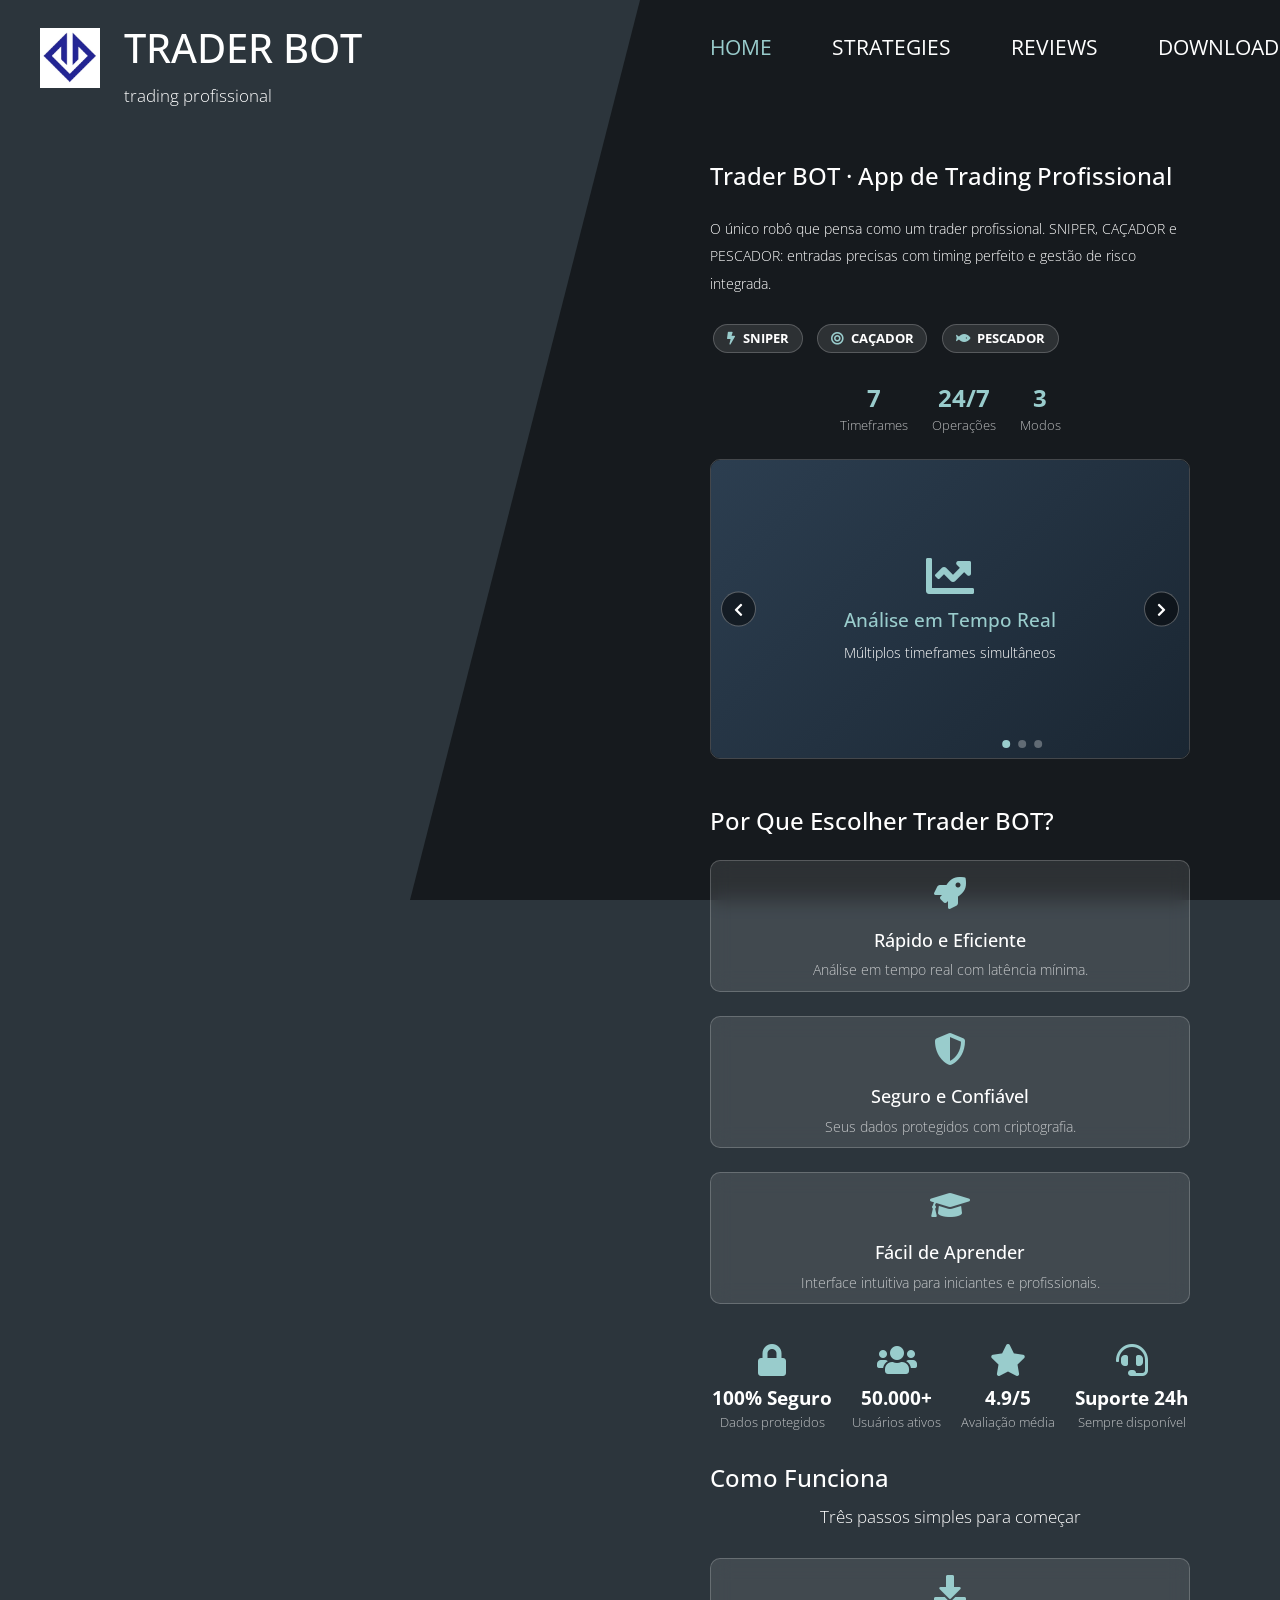
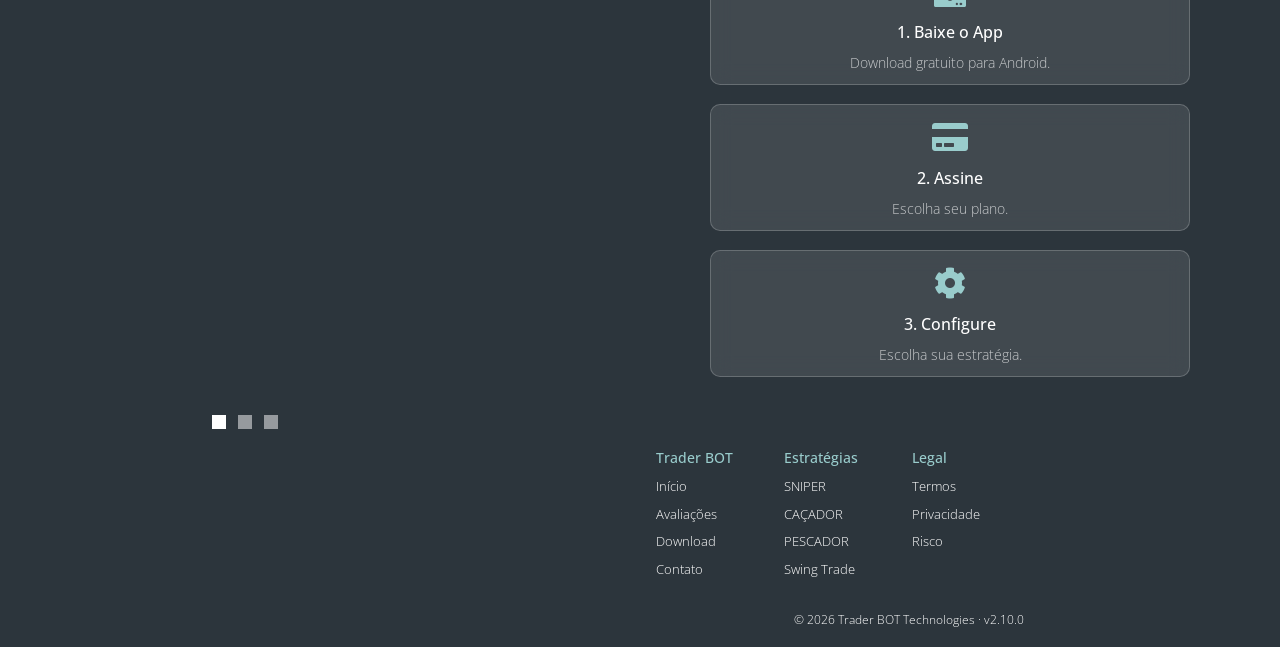
==== index.html @ c603294a "Update index.html" ====
<!DOCTYPE html>
<html lang="pt-BR">
<head>
    <meta charset="UTF-8">
    <meta name="viewport" content="width=device-width, initial-scale=1.0, maximum-scale=1.0, user-scalable=yes">
    <meta http-equiv="X-UA-Compatible" content="ie=edge">
    <title>Trader BOT · Home</title>
    <link href="https://fonts.googleapis.com/css?family=Open+Sans:300,400,600,700" rel="stylesheet">
    <link href="css/bootstrap.min.css" rel="stylesheet">
		  <link rel="icon" type="imgage/png" href="img/Slide1 LOGO.png">
    <link href="fontawesome/css/all.min.css" rel="stylesheet">
    <link href="css/templatemo-diagoona.css" rel="stylesheet">
    <style>
        /* ===== ESTILOS ADICIONAIS (mantidos) ===== */
        :root { --accent-color: #9CC; --text-primary: rgba(255,255,255,0.9); --text-secondary: rgba(255,255,255,0.7); --bg-modal: #1e2a3a; }
        .cards-grid { display: grid; grid-template-columns: repeat(auto-fit, minmax(280px, 1fr)); gap: 1.5rem; margin: 1.5rem 0; }
        .card { background: rgba(255,255,255,0.1); backdrop-filter: blur(10px); border: 1px solid rgba(255,255,255,0.2); border-radius: 10px; padding: 1.2rem; transition: all 0.3s ease; cursor: pointer; }
        .card:hover { transform: translateY(-5px); background: rgba(255,255,255,0.15); }
        .card-icon { width: 50px; height: 50px; background: rgba(255,255,255,0.1); border-radius: 10px; display: flex; align-items: center; justify-content: center; margin-bottom: 1rem; }
        .card-icon i { font-size: 1.8rem; color: var(--accent-color); }
        .card-title { font-size: 1.2rem; font-weight: 600; color: var(--accent-color); margin-bottom: 0.5rem; }
        .card-list { list-style: none; padding-left: 0; margin-bottom: 0.5rem; }
        .card-list li { margin-bottom: 0.4rem; font-size: 0.9rem; color: var(--text-primary); }
        .card-list i { color: var(--accent-color); margin-right: 0.5rem; font-size: 0.8rem; }
        .card-timing { margin-top: 0.8rem; padding: 0.5rem; background: rgba(255,255,255,0.05); border-radius: 5px; font-size: 0.85rem; color: var(--text-secondary); }
        .strategy-filter { display: flex; justify-content: center; gap: 0.8rem; margin: 1.5rem 0; flex-wrap: wrap; }
        .filter-chip { background: rgba(255,255,255,0.1); border: 1px solid rgba(255,255,255,0.2); border-radius: 30px; padding: 0.4rem 1.2rem; color: white; cursor: pointer; transition: all 0.3s ease; font-size: 0.9rem; }
        .filter-chip:hover, .filter-chip.active { background: var(--accent-color); color: #000; }
        .hero-carousel { position: relative; width: 100%; height: 300px; border-radius: 10px; overflow: hidden; margin: 1.5rem 0; border: 1px solid rgba(255,255,255,0.2); }
        .carousel-container { width: 100%; height: 100%; position: relative; }
        .carousel-slide { position: absolute; top: 0; left: 0; width: 100%; height: 100%; opacity: 0; transition: opacity 0.5s ease; background-size: cover; background-position: center; display: flex; align-items: center; justify-content: center; text-align: center; padding: 1rem; }
        .carousel-slide.active { opacity: 1; }
        .carousel-slide i { font-size: 3rem !important; }
        .carousel-slide h3 { font-size: 1.2rem; margin: 0.5rem 0; }
        .carousel-slide p { font-size: 0.9rem; }
        .carousel-arrow { position: absolute; top: 50%; transform: translateY(-50%); width: 35px; height: 35px; background: rgba(0,0,0,0.5); border: 1px solid rgba(255,255,255,0.3); border-radius: 50%; display: flex; align-items: center; justify-content: center; cursor: pointer; color: white; z-index: 10; font-size: 0.9rem; }
        .carousel-arrow.prev { left: 10px; }
        .carousel-arrow.next { right: 10px; }
        .carousel-indicators { position: absolute; bottom: 10px; left: 50%; transform: translateX(-50%); display: flex; gap: 8px; }
        .indicator { width: 8px; height: 8px; border-radius: 50%; background: rgba(255,255,255,0.3); cursor: pointer; }
        .indicator.active { background: var(--accent-color); }
        .btn-download { background: var(--accent-color); color: #000; border: none; padding: 0.8rem 1.5rem; border-radius: 30px; font-size: 1rem; font-weight: bold; cursor: pointer; transition: all 0.3s ease; }
        .btn-download:hover { background: #8bb; transform: translateY(-2px); }
        .btn-download.small { padding: 0.5rem 1rem; font-size: 0.9rem; }
        .badge { background: rgba(255,255,255,0.1); border: 1px solid rgba(255,255,255,0.2); border-radius: 20px; padding: 0.4rem 0.8rem; display: inline-block; margin: 0.2rem; font-size: 0.8rem; }
        .badge i { margin-right: 0.3rem; color: var(--accent-color); }
        .download-card { background: rgba(255,255,255,0.1); backdrop-filter: blur(10px); border: 1px solid rgba(255,255,255,0.2); border-radius: 10px; padding: 1.5rem; margin: 1.5rem 0; }
        .version-badge { background: rgba(255,255,255,0.15); border: 1px solid rgba(255,255,255,0.3); border-radius: 30px; padding: 0.4rem 1.2rem; display: inline-block; margin-bottom: 1rem; font-size: 0.8rem; }
        .file-info { display: flex; justify-content: space-around; margin: 1.5rem 0; flex-wrap: wrap; gap: 0.8rem; }
        .info-item { text-align: center; padding: 0.8rem; background: rgba(255,255,255,0.05); border-radius: 10px; flex: 1; min-width: 100px; }
        .info-item i { font-size: 1.5rem; color: var(--accent-color); margin-bottom: 0.3rem; }
        .info-item div { font-size: 0.8rem; }
        .changelog { background: rgba(0,0,0,0.3); border-radius: 10px; padding: 1.2rem; margin: 1.5rem 0; }
        .changelog h4 { font-size: 1rem; }
        .changelog-item { display: flex; align-items: center; gap: 0.8rem; margin-bottom: 0.6rem; padding: 0.4rem; border-bottom: 1px solid rgba(255,255,255,0.1); font-size: 0.85rem; }
        .changelog-item i { color: var(--accent-color); font-size: 0.9rem; }
        .features-grid { display: grid; grid-template-columns: repeat(auto-fit, minmax(240px, 1fr)); gap: 1.5rem; margin: 1.5rem 0; }
        .feature-card { background: rgba(255,255,255,0.1); backdrop-filter: blur(10px); border: 1px solid rgba(255,255,255,0.2); border-radius: 10px; padding: 0.5rem; text-align: center; transition: all 0.3s ease; }
        .feature-card h3 { font-size: 1.1rem; margin: 0.8rem 0 0.4rem; }
        .feature-card p { font-size: 0.85rem; color: var(--text-secondary); }
        .feature-icon { font-size: 2rem; color: var(--accent-color); }
        .hero-stats { display: flex; gap: 1.5rem; margin: 1.5rem 0; flex-wrap: wrap; justify-content: center; }
        .stat-item { text-align: center; }
        .stat-value { font-size: 1.5rem; font-weight: bold; color: var(--accent-color); }
        .stat-label { color: var(--text-secondary); font-size: 0.8rem; }
        .table-container { background: rgba(255,255,255,0.1); backdrop-filter: blur(10px); border: 1px solid rgba(255,255,255,0.2); border-radius: 10px; padding: 1.2rem; margin: 1.5rem 0; overflow-x: auto; }
        .desktop-table { width: 100%; border-collapse: collapse; font-size: 0.85rem; }
        .desktop-table th { color: var(--accent-color); padding: 0.8rem; border-bottom: 2px solid rgba(255,255,255,0.2); }
        .desktop-table td { padding: 0.6rem 0.8rem; border-bottom: 1px solid rgba(255,255,255,0.1); }
        .mobile-cards { display: none; }
        .rules-tabs { display: flex; justify-content: center; gap: 0.8rem; margin: 1.5rem 0; flex-wrap: wrap; }
        .tab-btn { background: transparent; border: 2px solid var(--accent-color); color: var(--accent-color); padding: 0.6rem 1.5rem; border-radius: 30px; font-weight: 600; cursor: pointer; transition: all 0.3s ease; font-size: 0.9rem; }
        .tab-btn:hover, .tab-btn.active { background: var(--accent-color); color: #000; }
        .tab-btn i { margin-right: 0.5rem; color: inherit; }
        .rules-panel { display: none; grid-template-columns: repeat(auto-fit, minmax(250px, 1fr)); gap: 1.2rem; margin: 1.5rem 0; }
        .rules-panel.active { display: grid; }
        .rule-card { background: rgba(255,255,255,0.1); backdrop-filter: blur(10px); border: 1px solid rgba(255,255,255,0.2); border-radius: 10px; padding: 1.2rem; display: flex; align-items: flex-start; gap: 0.8rem; }
        .rule-card span:last-child { font-size: 0.85rem; color: var(--text-primary); line-height: 1.4; }
        .rule-number { width: 28px; height: 28px; background: var(--accent-color); border-radius: 50%; display: flex; align-items: center; justify-content: center; color: #000; font-weight: bold; flex-shrink: 0; font-size: 0.9rem; }
        .reviews-grid { display: grid; grid-template-columns: 1fr; gap: 1.5rem; margin: 1.5rem 0; }
        .review-form-container { background: rgba(255,255,255,0.1); backdrop-filter: blur(10px); border: 1px solid rgba(255,255,255,0.2); border-radius: 10px; padding: 1.5rem; }
        .review-form-container h3 { font-size: 1.1rem; margin-bottom: 1rem; }
        .star-rating-input { display: flex; gap: 0.3rem; font-size: 1.3rem; color: rgba(255,255,255,0.3); cursor: pointer; margin-bottom: 1.2rem; }
        .star-rating-input i.fas { color: var(--accent-color); }
        .form-group input, .form-group textarea { background: rgba(0,0,0,0.3); border: 1px solid rgba(255,255,255,0.2); color: white; font-size: 0.9rem; padding: 0.6rem; }
        .form-group input::placeholder, .form-group textarea::placeholder { color: rgba(255,255,255,0.5); font-size: 0.85rem; }
        .reviews-list { max-height: 400px; overflow-y: auto; padding-right: 0.3rem; }
        .review-card { background: rgba(255,255,255,0.05); border: 1px solid rgba(255,255,255,0.1); border-radius: 10px; padding: 1rem; margin-bottom: 0.8rem; }
        .reviewer-avatar { width: 35px; height: 35px; background: var(--accent-color); border-radius: 50%; display: flex; align-items: center; justify-content: center; color: #000; font-weight: bold; font-size: 0.8rem; }
        .reviewer-info { font-size: 0.85rem; }
        .review-stars i { color: var(--accent-color); font-size: 0.8rem; }
        .review-text { color: var(--text-secondary); font-size: 0.8rem; line-height: 1.4; margin-top: 0.5rem; }
        .reviews-stats { display: grid; grid-template-columns: repeat(3, 1fr); gap: 0.8rem; margin-top: 1.5rem; padding-top: 1.5rem; border-top: 1px solid rgba(255,255,255,0.1); }
        .btn-load-more { background: transparent; border: 2px solid var(--accent-color); color: var(--accent-color); padding: 0.6rem; border-radius: 30px; cursor: pointer; width: 100%; margin-top: 1rem; font-size: 0.85rem; }
        .btn-load-more:hover { background: var(--accent-color); color: #000; }
        .steps-grid { display: grid; grid-template-columns: 1fr; gap: 1.2rem; margin: 1.5rem 0; }
        .step-card { background: rgba(255,255,255,0.1); backdrop-filter: blur(10px); border: 1px solid rgba(255,255,255,0.2); border-radius: 10px; padding: 0.5rem; text-align: center; }
        .step-card h3 { font-size: 1rem; margin: 0.5rem 0; }
        .step-card p { font-size: 0.85rem; color: var(--text-secondary); }
        .step-icon { font-size: 2rem; color: var(--accent-color); }
        .social-links { display: flex; gap: 1rem; margin: 1rem 0; justify-content: center; }
        .social-link { color: white; font-size: 1.5rem; transition: transform 0.3s; }
        .social-link:hover { transform: translateY(-3px); color: var(--accent-color); }
        button:focus, a:focus, .btn-download:focus, .social-link:focus, .nav-link:focus, .filter-chip:focus, .tab-btn:focus, .modal-nav-btn:focus, .card:focus { outline: none !important; box-shadow: none !important; -webkit-tap-highlight-color: transparent !important; }
        .btn-download:active { transform: scale(0.98); transition: transform 0.1s ease; }
        .btn-download, .social-link, .nav-link, .filter-chip, .tab-btn, .modal-nav-btn, .card { -webkit-tap-highlight-color: transparent; user-select: none; -webkit-user-select: none; }
        input, textarea, [contenteditable="true"] { user-select: auto !important; -webkit-user-select: auto !important; }
        .toast-overlay { position: fixed; top: 0; left: 0; width: 100%; height: 100%; background: rgba(0,0,0,0.5); backdrop-filter: blur(5px); z-index: 2999; opacity: 0; visibility: hidden; transition: all 0.3s ease; }
        .toast-overlay.show { opacity: 1; visibility: visible; }
        .success-toast { position: fixed; top: 50%; left: 50%; transform: translate(-50%, -50%) scale(0.8); z-index: 3000; background: rgba(44,53,60,0.95); backdrop-filter: blur(10px); border: 1px solid rgba(255,255,255,0.15); border-radius: 30px; padding: 2rem 3rem; box-shadow: 0 20px 40px rgba(0,0,0,0.6); opacity: 0; visibility: hidden; transition: all 0.3s ease; text-align: center; pointer-events: none; }
        .success-toast.show { opacity: 1; visibility: visible; transform: translate(-50%, -50%) scale(1); }
        .success-icon { font-size: 5rem; color: #9CC; line-height: 1; animation: successPop 0.4s ease; }
        @keyframes successPop { 0% { transform: scale(0.5); opacity: 0; } 50% { transform: scale(1.2); } 100% { transform: scale(1); opacity: 1; } }
        .modal-overlay { position: fixed; top: 0; left: 0; width: 100%; height: 100%; background: rgba(0,0,0,0.7); backdrop-filter: blur(5px); z-index: 2000; opacity: 0; visibility: hidden; transition: all 0.3s ease; }
        .modal-overlay.active { opacity: 1; visibility: visible; }
        .modal { position: fixed; top: 50%; left: 50%; transform: translate(-50%, -50%) scale(0.9); width: 92%; max-width: 400px; max-height: 60vh; background: #2C353C; border: 1px solid rgba(255,255,255,0.15); border-radius: 10px; z-index: 2001; opacity: 0; visibility: hidden; transition: all 0.3s ease; overflow: hidden; box-shadow: 0 15px 30px rgba(0,0,0,0.5); font-family: 'Open Sans', Arial, sans-serif; color: white; }
        .modal.active { opacity: 1 !important; visibility: visible !important; transform: translate(-50%, -50%) scale(1) !important; z-index: 2002 !important; display: block !important; }
        .modal-header { padding: 1.2rem 1.5rem; border-bottom: 1px solid rgba(255,255,255,0.1); display: flex; justify-content: space-between; align-items: center; background: rgba(0,0,0,0.2); }
        .modal-header h2 { color: #9CC; font-size: 1.2rem; margin: 0; font-weight: 400; text-transform: uppercase; letter-spacing: 1px; }
        .modal-header h2 i { margin-right: 0.5rem; color: #9CC; }
        .close-modal { background: none; border: none; color: rgba(255,255,255,0.6); font-size: 1.3rem; cursor: pointer; padding: 0; line-height: 1; transition: color 0.3s ease; }
        .close-modal:hover { color: white; }
        .modal-content { padding: 1.5rem; overflow-y: auto; max-height: calc(80vh - 70px); background: transparent; }
        .modal-content h3 { color: #9CC; font-size: 1.1rem; margin: 0.8rem 0 0.5rem; font-weight: 400; text-transform: uppercase; letter-spacing: 0.5px; }
        .modal-content h3 i { margin-right: 0.5rem; color: #9CC; }
        .modal-content p { font-size: 0.9rem; color: rgba(255,255,255,0.8); margin-bottom: 0.8rem; line-height: 1.5; }
        .modal-content ul { list-style: none; padding-left: 0; margin-bottom: 0.8rem; }
        .modal-content li { font-size: 0.85rem; color: rgba(255,255,255,0.9); margin-bottom: 0.5rem; padding-left: 1.2rem; position: relative; }
        .modal-content li:before { content: "•"; color: #9CC; position: absolute; left: 0; font-size: 1rem; }
        .modal-stats { display: grid; grid-template-columns: repeat(3, 1fr); gap: 0.5rem; margin: 1rem 0; }
        .modal-stat { background: rgba(0,0,0,0.2); border: 1px solid rgba(255,255,255,0.1); border-radius: 8px; padding: 0.6rem; text-align: center; }
        .modal-stat-value { color: #9CC; font-size: 0.9rem; font-weight: bold; }
        .modal-stat-label { color: rgba(255,255,255,0.6); font-size: 0.7rem; margin-top: 0.2rem; }
        .modal-nav { display: flex; justify-content: space-between; margin-top: 1.2rem; gap: 0.5rem; }
        .modal-nav-btn { background: transparent; border: 1px solid #9CC; color: #9CC; padding: 0.4rem 0.8rem; border-radius: 4px; cursor: pointer; font-size: 0.8rem; flex: 1; transition: all 0.3s ease; text-transform: uppercase; font-weight: 400; }
        .modal-nav-btn:hover { background: #9CC; color: #000; }
        .hierarchy-tree { font-family: 'Open Sans', monospace; line-height: 1.8; background: rgba(0,0,0,0.2); padding: 0.8rem; border-radius: 6px; font-size: 0.8rem; margin: 0.8rem 0; color: rgba(255,255,255,0.9); border: 1px solid rgba(255,255,255,0.1); }
        .video-container { position: relative; width: 100%; padding-bottom: 56.25%; margin: 0.8rem 0; }
        .video-container iframe { position: absolute; top: 0; left: 0; width: 100%; height: 100%; border-radius: 6px; border: 1px solid rgba(255,255,255,0.1); }
        @media (max-width: 380px) { .modal { width: 95%; max-width: 95%; } .modal-header h2 { font-size: 1rem; } .modal-content h3 { font-size: 1rem; } .modal-content p, .modal-content li { font-size: 0.8rem; } .modal-stat-value { font-size: 0.8rem; } .modal-stat-label { font-size: 0.65rem; } .modal-nav-btn { font-size: 0.75rem; padding: 0.3rem 0.6rem; } }
    </style>
</head>
<body>
<div class="tm-container">
    <div>
        <div class="tm-row pt-4">
            <div class="tm-col-left">
                <div class="tm-site-header media">
                    <img src="img/Slide1 LOGO.png" alt="Trader BOT Logo" class="mt-1 tm-logo" style="width: 60px; height: 60px; object-fit: cover; margin-right: 24px;">
                    <div class="media-body">
                        <h1 class="tm-sitename text-uppercase">Trader BOT</h1>
                        <p class="tm-slogon">trading profissional</p>
                    </div>
                </div>
            </div>
            <div class="tm-col-right">
                <nav class="navbar navbar-expand-lg" id="tm-main-nav">
                    <button class="navbar-toggler toggler-example mr-0 ml-auto" type="button" data-toggle="collapse" data-target="#navbar-nav" aria-controls="navbar-nav" aria-expanded="false" aria-label="Toggle navigation">
                        <span><i class="fas fa-bars"></i></span>
                    </button>
                    <div class="collapse navbar-collapse tm-nav" id="navbar-nav">
                        <ul class="navbar-nav text-uppercase">
                            <li class="nav-item active"><a class="nav-link tm-nav-link" href="index.html">Home</a></li>
                            <li class="nav-item"><a class="nav-link tm-nav-link" href="strategies.html">Strategies</a></li>
                            <li class="nav-item"><a class="nav-link tm-nav-link" href="reviews.html">Reviews</a></li>
                            <li class="nav-item"><a class="nav-link tm-nav-link" href="download.html">Download</a></li>
                            <li class="nav-item"><a class="nav-link tm-nav-link" href="contact.html">Contact</a></li>
                            <li class="nav-item"><a class="nav-link tm-nav-link" href="faq.html">FAQ</a></li>
                        </ul>
                    </div>
                </nav>
            </div>
        </div>
        <div class="tm-row">
            <div class="tm-col-left"></div>
            <main class="tm-col-right">
                <section class="tm-content">
                    <div id="inicio">
                        <h2 class="mb-4 tm-content-title">Trader BOT · App de Trading Profissional</h2>
                        <p class="mb-4" style="font-size: 0.9rem;">O único robô que pensa como um trader profissional. SNIPER, CAÇADOR e PESCADOR: entradas precisas com timing perfeito e gestão de risco integrada.</p>
                        <div style="display: flex; gap: 0.5rem; margin-bottom: 1.5rem; flex-wrap: wrap;">
                            <span class="badge"><i class="fas fa-bolt"></i> SNIPER</span>
                            <span class="badge"><i class="fas fa-bullseye"></i> CAÇADOR</span>
                            <span class="badge"><i class="fas fa-fish"></i> PESCADOR</span>
                        </div>
                        <div class="hero-stats">
                            <div class="stat-item"><div class="stat-value">7</div><div class="stat-label">Timeframes</div></div>
                            <div class="stat-item"><div class="stat-value">24/7</div><div class="stat-label">Operações</div></div>
                            <div class="stat-item"><div class="stat-value">3</div><div class="stat-label">Modos</div></div>
                        </div>
                        <div class="hero-carousel">
                            <div class="carousel-container" id="carousel">
                                <div class="carousel-slide active" style="background: linear-gradient(135deg, #2C3E50, #1a2632);"><div><i class="fas fa-chart-line" style="font-size: 5rem; color: #9CC;"></i><h3 style="color: #9CC;">Análise em Tempo Real</h3><p>Múltiplos timeframes simultâneos</p></div></div>
                                <div class="carousel-slide" style="background: linear-gradient(135deg, #1a2632, #2C3E50);"><div><i class="fas fa-bolt" style="font-size: 5rem; color: #9CC;"></i><h3 style="color: #9CC;">Estratégia SNIPER</h3><p>Precisão cirúrgica no M1</p></div></div>
                                <div class="carousel-slide" style="background: linear-gradient(135deg, #2C3E50, #1a2632);"><div><i class="fas fa-clock" style="font-size: 5rem; color: #9CC;"></i><h3 style="color: #9CC;">Estratégia CAÇADOR</h3><p>Ondas médias no M5</p></div></div>
                                <div class="carousel-arrow prev" onclick="prevSlide()"><i class="fas fa-chevron-left"></i></div>
                                <div class="carousel-arrow next" onclick="nextSlide()"><i class="fas fa-chevron-right"></i></div>
                            </div>
                            <div class="carousel-indicators"><span class="indicator active" onclick="currentSlide(0)"></span><span class="indicator" onclick="currentSlide(1)"></span><span class="indicator" onclick="currentSlide(2)"></span></div>
                        </div>
                        <div style="margin-top: 3rem;"><h2 class="tm-content-title">Por Que Escolher Trader BOT?</h2>
                            <div class="features-grid"><div class="feature-card"><div class="feature-icon"><i class="fas fa-rocket"></i></div><h3>Rápido e Eficiente</h3><p>Análise em tempo real com latência mínima.</p></div><div class="feature-card"><div class="feature-icon"><i class="fas fa-shield-alt"></i></div><h3>Seguro e Confiável</h3><p>Seus dados protegidos com criptografia.</p></div><div class="feature-card"><div class="feature-icon"><i class="fas fa-graduation-cap"></i></div><h3>Fácil de Aprender</h3><p>Interface intuitiva para iniciantes e profissionais.</p></div></div>
                        </div>
                        <div style="display: flex; justify-content: space-around; margin: 2rem 0; flex-wrap: wrap; gap: 1rem;">
                            <div style="text-align: center;"><div style="font-size: 2rem; color: #9CC;"><i class="fas fa-lock"></i></div><div style="font-size: 1.2rem; font-weight: bold;">100% Seguro</div><div style="color: rgba(255,255,255,0.7); font-size: 0.8rem;">Dados protegidos</div></div>
                            <div style="text-align: center;"><div style="font-size: 2rem; color: #9CC;"><i class="fas fa-users"></i></div><div style="font-size: 1.2rem; font-weight: bold;">50.000+</div><div style="color: rgba(255,255,255,0.7); font-size: 0.8rem;">Usuários ativos</div></div>
                            <div style="text-align: center;"><div style="font-size: 2rem; color: #9CC;"><i class="fas fa-star"></i></div><div style="font-size: 1.2rem; font-weight: bold;">4.9/5</div><div style="color: rgba(255,255,255,0.7); font-size: 0.8rem;">Avaliação média</div></div>
                            <div style="text-align: center;"><div style="font-size: 2rem; color: #9CC;"><i class="fas fa-headset"></i></div><div style="font-size: 1.2rem; font-weight: bold;">Suporte 24h</div><div style="color: rgba(255,255,255,0.7); font-size: 0.8rem;">Sempre disponível</div></div>
                        </div>
                        <div style="margin: 2rem 0;"><h2 class="tm-content-title">Como Funciona</h2><p style="text-align: center; margin-bottom: 1.5rem;">Três passos simples para começar</p>
                            <div class="steps-grid"><div class="step-card"><div class="step-icon"><i class="fas fa-download"></i></div><h3>1. Baixe o App</h3><p>Download gratuito para Android.</p></div><div class="step-card"><div class="step-icon"><i class="fas fa-credit-card"></i></div><h3>2. Assine</h3><p>Escolha seu plano.</p></div><div class="step-card"><div class="step-icon"><i class="fas fa-cog"></i></div><h3>3. Configure</h3><p>Escolha sua estratégia.</p></div></div>
                        </div>
                    </div>
                </section>
            </main>
        </div>
    </div>
    <div class="tm-row">
        <div class="tm-col-left text-center"><ul class="tm-bg-controls-wrapper"><li class="tm-bg-control active" data-id="0"></li><li class="tm-bg-control" data-id="1"></li><li class="tm-bg-control" data-id="2"></li></ul></div>
        <div class="tm-col-right tm-col-footer">
            <footer class="tm-site-footer text-right">
                <div style="display: grid; grid-template-columns: repeat(3, 1fr); gap: 1rem; text-align: left; margin-bottom: 1.5rem;">
                    <div><h4 style="color: #9CC; font-size: 0.9rem;">Trader BOT</h4><ul style="list-style: none; padding-left: 0;"><li style="margin-bottom: 0.3rem;"><a href="index.html" style="color: white; font-size: 0.8rem;">Início</a></li><li style="margin-bottom: 0.3rem;"><a href="reviews.html" style="color: white; font-size: 0.8rem;">Avaliações</a></li><li style="margin-bottom: 0.3rem;"><a href="download.html" style="color: white; font-size: 0.8rem;">Download</a></li><li style="margin-bottom: 0.3rem;"><a href="contact.html" style="color: white; font-size: 0.8rem;">Contato</a></li></ul></div>
                    <div><h4 style="color: #9CC; font-size: 0.9rem;">Estratégias</h4><ul style="list-style: none; padding-left: 0;"><li style="margin-bottom: 0.3rem;"><a onclick="openStrategyModal('sniper')" style="color: white; cursor: pointer; font-size: 0.8rem;">SNIPER</a></li><li style="margin-bottom: 0.3rem;"><a onclick="openStrategyModal('cacador')" style="color: white; cursor: pointer; font-size: 0.8rem;">CAÇADOR</a></li><li style="margin-bottom: 0.3rem;"><a onclick="openStrategyModal('pescador')" style="color: white; cursor: pointer; font-size: 0.8rem;">PESCADOR</a></li><li style="margin-bottom: 0.3rem;"><a onclick="openStrategyModal('swing')" style="color: white; cursor: pointer; font-size: 0.8rem;">Swing Trade</a></li></ul></div>
                    <div><h4 style="color: #9CC; font-size: 0.9rem;">Legal</h4><ul style="list-style: none; padding-left: 0;"><li style="margin-bottom: 0.3rem;"><a onclick="openLegalModal('termos')" style="color: white; cursor: pointer; font-size: 0.8rem;">Termos</a></li><li style="margin-bottom: 0.3rem;"><a onclick="openLegalModal('privacidade')" style="color: white; cursor: pointer; font-size: 0.8rem;">Privacidade</a></li><li style="margin-bottom: 0.3rem;"><a onclick="openLegalModal('risco')" style="color: white; cursor: pointer; font-size: 0.8rem;">Risco</a></li></ul></div>
                </div>
                <p class="mb-0" style="font-size: 0.75rem;">© 2026 Trader BOT Technologies · v2.10.0</p>
            </footer>
        </div>
    </div>
    <div class="tm-bg"><div class="tm-bg-left"></div><div class="tm-bg-right"></div></div>
</div>
<div class="modal-overlay" id="modalOverlay" onclick="closeAllModals()"></div>
<div class="toast-overlay" id="toastOverlay"></div>
<div class="success-toast" id="successToast"><div class="success-icon">✓</div></div>

<!-- MODAIS (idênticos aos originais) -->
<div class="modal" id="modalSniper"><div class="modal-header"><h2><i class="fas fa-bolt"></i> SNIPER</h2><button class="close-modal" onclick="closeAllModals()"><i class="fas fa-times"></i></button></div><div class="modal-content"><h3><i class="fas fa-bullseye"></i> Visão Geral</h3><p>Precisão cirúrgica para scalpers que buscam entradas rápidas e timing exato.</p><div class="modal-stats"><div class="modal-stat"><div class="modal-stat-value">M1+M5+M15</div><div class="modal-stat-label">Timeframes</div></div><div class="modal-stat"><div class="modal-stat-value">M1</div><div class="modal-stat-label">Timing</div></div><div class="modal-stat"><div class="modal-stat-value">1-15min</div><div class="modal-stat-label">Duração</div></div></div><h3><i class="fas fa-chart-line"></i> Volatility (Scalping)</h3><ul><li>Entrada: SINAL VERDE + TIMING OK no M1</li><li>Valor: $5 por operação</li><li>Gain: +$2 (40%) | Stop: -$1 (20%)</li><li>Duração: 1-2 minutos</li><li>Operações/dia: 30-40</li></ul><div class="modal-nav"><button class="modal-nav-btn" onclick="navigateModal('prev', 'sniper')">← Anterior</button><button class="modal-nav-btn" onclick="navigateModal('next', 'sniper')">Próxima →</button></div></div></div>
<div class="modal" id="modalCacador"><div class="modal-header"><h2><i class="fas fa-clock"></i> CAÇADOR</h2><button class="close-modal" onclick="closeAllModals()"><i class="fas fa-times"></i></button></div><div class="modal-content"><h3><i class="fas fa-bullseye"></i> Visão Geral</h3><p>Captura ondas médias com entradas precisas e boa relação risco/retorno.</p><div class="modal-stats"><div class="modal-stat"><div class="modal-stat-value">M5+M15+H1</div><div class="modal-stat-label">Timeframes</div></div><div class="modal-stat"><div class="modal-stat-value">M5</div><div class="modal-stat-label">Timing</div></div><div class="modal-stat"><div class="modal-stat-value">15-60min</div><div class="modal-stat-label">Duração</div></div></div><h3><i class="fas fa-chart-bar"></i> Day Trade - Sintéticos</h3><ul><li>Entrada: SINAL VERDE + TIMING OK no M5</li><li>Valor: $10 por operação</li><li>Gain: +$4 (40%) | Stop: -$2 (20%)</li><li>Duração: 15-60 minutos</li><li>Operações/dia: 15-25</li></ul><div class="modal-nav"><button class="modal-nav-btn" onclick="navigateModal('prev', 'cacador')">← Anterior</button><button class="modal-nav-btn" onclick="navigateModal('next', 'cacador')">Próxima →</button></div></div></div>
<div class="modal" id="modalPescador"><div class="modal-header"><h2><i class="fas fa-fish"></i> PESCADOR</h2><button class="close-modal" onclick="closeAllModals()"><i class="fas fa-times"></i></button></div><div class="modal-content"><h3><i class="fas fa-bullseye"></i> Visão Geral</h3><p>Identifica a tendência real do mercado e captura grandes movimentos.</p><div class="modal-stats"><div class="modal-stat"><div class="modal-stat-value">M15+H1+H4</div><div class="modal-stat-label">Timeframes</div></div><div class="modal-stat"><div class="modal-stat-value">M15</div><div class="modal-stat-label">Timing</div></div><div class="modal-stat"><div class="modal-stat-value">Horas/Dias</div><div class="modal-stat-label">Duração</div></div></div><h3><i class="fas fa-sitemap"></i> Hierarquia dos Timeframes</h3><div class="hierarchy-tree"><span style="color: #9CC;">H4</span> → TENDÊNCIA REAL<br>&nbsp;&nbsp;├─► <span style="color: #9CC;">H1</span> → DIREÇÃO DO DIA<br>&nbsp;&nbsp;│&nbsp;&nbsp;&nbsp;├─► M30 → CONFIRMAÇÃO<br>&nbsp;&nbsp;│&nbsp;&nbsp;&nbsp;│&nbsp;&nbsp;&nbsp;├─► <span style="color: #9CC;">M15</span> → TIMING</div><div class="modal-nav"><button class="modal-nav-btn" onclick="navigateModal('prev', 'pescador')">← Anterior</button><button class="modal-nav-btn" onclick="navigateModal('next', 'pescador')">Próxima →</button></div></div></div>
<div class="modal" id="modalSwing"><div class="modal-header"><h2><i class="fas fa-calendar-alt"></i> SWING TRADE</h2><button class="close-modal" onclick="closeAllModals()"><i class="fas fa-times"></i></button></div><div class="modal-content"><h3><i class="fas fa-calendar-week"></i> Swing - Sintéticos</h3><ul><li>Entrada: Dias 1, 10 e 20 do mês</li><li>Condição: App mostrando tendência forte</li><li>Valor total: $100 (escalonado)</li><li>Stop total: -$20 (20%) | Gain total: +$50 (50%)</li></ul><div class="modal-stats"><div class="modal-stat"><div class="modal-stat-value">$100</div><div class="modal-stat-label">Investimento</div></div><div class="modal-stat"><div class="modal-stat-value">50%</div><div class="modal-stat-label">Retorno</div></div><div class="modal-stat"><div class="modal-stat-value">20%</div><div class="modal-stat-label">Stop</div></div></div><div class="modal-nav"><button class="modal-nav-btn" onclick="navigateModal('prev', 'swing')">← Anterior</button><button class="modal-nav-btn" onclick="navigateModal('next', 'swing')">Próxima →</button></div></div></div>
<div class="modal" id="modalTermos"><div class="modal-header"><h2><i class="fas fa-file-contract"></i> Termos de Uso</h2><button class="close-modal" onclick="closeAllModals()"><i class="fas fa-times"></i></button></div><div class="modal-content"><h3><i class="fas fa-check-circle"></i> Aceitação dos Termos</h3><p>Ao utilizar o Trader BOT, você concorda com estes termos.</p><h3><i class="fas fa-bullseye"></i> Uso do Aplicativo</h3><p>Ferramenta de análise técnica. Não garantimos lucros.</p></div></div>
<div class="modal" id="modalPrivacidade"><div class="modal-header"><h2><i class="fas fa-lock"></i> Política de Privacidade</h2><button class="close-modal" onclick="closeAllModals()"><i class="fas fa-times"></i></button></div><div class="modal-content"><h3><i class="fas fa-database"></i> Coleta de Dados</h3><p>Coletamos informações básicas para suporte.</p></div></div>
<div class="modal" id="modalRisco"><div class="modal-header"><h2><i class="fas fa-exclamation-triangle" style="color: #ff4b4b;"></i> Aviso de Risco</h2><button class="close-modal" onclick="closeAllModals()"><i class="fas fa-times"></i></button></div><div class="modal-content"><h3><i class="fas fa-exclamation-circle"></i> Risco de Perda</h3><p>Trading envolve risco substancial de perda. Nunca invista dinheiro que você não pode perder.</p></div></div>

<script src="js/jquery-3.4.1.min.js"></script>
<script src="js/bootstrap.min.js"></script>
<script src="js/jquery.backstretch.min.js"></script>
<script src="js/templatemo-script.js"></script>
<script>
    // Funções globais (modais, carrossel, etc.)
    const strategies = ['sniper','cacador','pescador','swing'];
    function openStrategyModal(strategy) { closeAllModals(); const modal = document.getElementById(`modal${strategy.charAt(0).toUpperCase() + strategy.slice(1)}`); if(modal){ modal.classList.add('active'); document.getElementById('modalOverlay').classList.add('active'); document.body.style.overflow = 'hidden'; } }
    function openLegalModal(type) { closeAllModals(); const modal = document.getElementById(`modal${type.charAt(0).toUpperCase() + type.slice(1)}`); if(modal){ modal.classList.add('active'); document.getElementById('modalOverlay').classList.add('active'); document.body.style.overflow = 'hidden'; } }
    function closeAllModals() { document.querySelectorAll('.modal').forEach(m => m.classList.remove('active')); document.getElementById('modalOverlay').classList.remove('active'); document.body.style.overflow = ''; }
    function navigateModal(direction, current) { let idx = strategies.indexOf(current); let newIdx = direction==='next' ? (idx+1)%strategies.length : (idx-1+strategies.length)%strategies.length; closeAllModals(); openStrategyModal(strategies[newIdx]); }
    document.addEventListener('keydown', e => { if(e.key==='Escape') closeAllModals(); });
    // Carrossel
    let slideIndex=0, slides, indicators, autoSlideInterval;
    function showSlide(n){ if(n>=slides.length) slideIndex=0; if(n<0) slideIndex=slides.length-1; slides.forEach(s=>s.classList.remove('active')); indicators.forEach(i=>i.classList.remove('active')); slides[slideIndex].classList.add('active'); indicators[slideIndex].classList.add('active'); }
    function nextSlide(){ slideIndex++; if(slideIndex>=slides.length) slideIndex=0; showSlide(slideIndex); resetAutoSlide(); }
    function prevSlide(){ slideIndex--; if(slideIndex<0) slideIndex=slides.length-1; showSlide(slideIndex); resetAutoSlide(); }
    function currentSlide(n){ slideIndex=n; showSlide(slideIndex); resetAutoSlide(); }
    function startAutoSlide(){ autoSlideInterval = setInterval(nextSlide,5000); }
    function resetAutoSlide(){ clearInterval(autoSlideInterval); startAutoSlide(); }
    function downloadAutomático(event){ event.preventDefault(); const el = event.currentTarget; el.style.transform='scale(0.98)'; setTimeout(()=>el.style.transform='',100); if(document.activeElement && typeof document.activeElement.blur==='function') document.activeElement.blur(); setTimeout(()=>window.location.href=el.href,50); return false; }
    $(document).ready(function(){
        slides = document.querySelectorAll('.carousel-slide'); indicators = document.querySelectorAll('.indicator');
        if(slides.length) startAutoSlide();
        $('a[href^="#"]').on('click',function(e){ var target = $(this.getAttribute('href')); if(target.length){ e.preventDefault(); $('html, body').stop().animate({ scrollTop: target.offset().top - 70 },800); } });
        $(document).on('click',function(e){ if($(e.target).is('input, textarea, [contenteditable="true"]')) return; if(document.activeElement && typeof document.activeElement.blur==='function') setTimeout(()=>document.activeElement.blur(),50); });
    });
</script>
</body>
</html>
---- css/templatemo-diagoona.css ----
/*

TemplateMo 550 Diagoona

https://templatemo.com/tm-550-diagoona

*/

body {
    font-family: 'Open Sans', Arial, sans-serif;
    font-size: 17px;
    font-weight: 300;
    overflow-x: hidden;
    color: white;
    background-color: #2C353C;
}

a { 
    transition: all 0.3s ease; 
    text-decoration: none;
}

ul { padding: 0; }
a:hover { text-decoration: none; }
button:focus { outline: none; }
p { line-height: 1.9; }
.tm-logo { margin-right: 20px; }
.tm-slogan { font-size: 0.8rem; }

/* Navigation */
.navbar-toggler {
    padding: 8px 15px;
    border: 0;
    border-radius: 0;
    transform: skewX(-15deg);
    background-color: rgba(0,0,0,0.5);
    color: white;    
}

.navbar-expand-lg {
    padding-left: 0;
    padding-right: 0;
}

.navbar-expand-lg .navbar-nav .nav-link { padding: 0; }

.navbar-expand-lg .navbar-nav .tm-nav-link {
    font-size: 1.3rem;
    font-weight: 400;
    color: white;    
    padding-bottom: 30px;    
}

.nav-item { margin-right: 60px; }

.nav-item:last-child { margin-right: 0; }

.nav-item.active .tm-nav-link,
.nav-item:hover .tm-nav-link {
    color: #9CC;
}

/* Page Background - FIXO */
.tm-bg {
    position: fixed;
    top: 0;
    left: 0;
    right: 0;
    width: 100%;
    height: 100%;
    display: flex;
    z-index: -1000;
    pointer-events: none;
}

.tm-bg-left,
.tm-bg-right {
    position: relative;
    width: 50%;
    height: 100%;
}

.tm-bg-right { 
    background-color: rgba(0,0,0,0.5); 
}

.tm-bg-left {
    border-right: 230px solid rgba(0,0,0,0.5);
    border-top: 100vh solid transparent;
}

.tm-bg-controls-wrapper {
    display: inline-block;
    margin-left: -150px;
    position: relative;
    z-index: 1;
}

.tm-bg-control {
    display: inline-block;
    width: 14px;
    height: 14px;
    background-color: rgba(255,255,255,0.5);
    margin: 6px;
    cursor: pointer;
}

.tm-bg-control.active,
.tm-bg-control:hover {
    background-color: white;
}

.tm-container {
    width: 100%;
    min-height: 100vh;
    position: relative;
    display: flex;
    flex-direction: column;
    justify-content: center;
    z-index: 1;
}

.tm-row { display: flex; }

.tm-col-left {
    width: 50%;
    height: 100%;
    padding-left: 40px;  
    padding-right: 40px;
}

.tm-col-right {
    width: 50%;
    height: 100%;
    padding-left: 70px;
    padding-right: 70px;
}

.tm-content {
    max-width: 660px;
    margin-top: 50px;
    padding-right: 20px;
}

.tm-about { max-width: 525px; }

::-webkit-scrollbar {
    -webkit-appearance: none;
    width: 10px;
}
  
::-webkit-scrollbar-thumb {
    border-radius: 5px;
    background-color: rgba(255,255,255,.8);
    box-shadow: 0 0 1px rgba(255,255,255,.8);
}

.tm-content-title { font-size: 1.5rem; }
hr { border-top: 1px solid white; }

.btn {
    padding: 10px 25px;
    border-radius: 0;
}

.btn-big {
    padding: 9px 40px;
    font-size: 1.2rem;;
}

.btn-primary {
    background-color: white;
    color: black;
    border: 0;
}

.btn-primary:hover {
    background-color: #9CC;
    color: black;
}

.tm-site-footer {
    padding: 40px 16px 16px;
    max-width: 400px;
    font-size: 0.95rem;
}

.tm-col-footer { padding-left: 0; }
.tm-text-link { color: white; }

.tm-text-link:hover,
.tm-text-link:focus {
    color: #9CC;
}

/* Service */ 
.tm-service-text { max-width: 365px; }
.tm-service-img { margin-right: 25px; }
.tm-service-img-r { margin-left: 25px; }

/* Contact */
.form-control,
textarea {    
    color: white;
    background-color: transparent;
    background-clip: padding-box;
    border: none;
    border-bottom: 1px solid #999A9B;
    border-radius: 0;
    transition: border-color 0.15s ease-in-out, box-shadow 0.15s ease-in-out;
    padding: 10px 0;
    font-family: 'Open Sans', Arial, sans-serif;
    font-size: 1rem;
    font-weight: 400;
    line-height: 1.5;
}

.form-control:focus {
    color: white;
    background-color: transparent;    
    box-shadow: none;
    border-color: #9CC;
    outline: none;
}

.mb-85 { margin-bottom: 85px; }
.tm-contact-main { max-width: 690px; }

.tm-contact {
    max-width: 420px;
    margin-left: auto;
    margin-right: auto;
}

.form-control::-webkit-input-placeholder { color: white; } /* Edge */  
.form-control:-ms-input-placeholder { color: white; } /* Internet Explorer 10-11 */  
.form-control::placeholder { color: white; }

@media (max-width: 1200px) {
    .nav-item { margin-right: 30px; }

    .tm-page-right {
        padding-left: 30px;
        padding-right: 30px;
    }
}

@media (max-width: 992px) {    
    .tm-nav {
        position: absolute;
        background: rgba(0, 0, 0, 0.8);
        color: white;
        top: 44px;
        right: 4px;
    }

    .navbar-expand-lg .navbar-nav .tm-nav-link {
        color: white;
        font-size: 1.1rem;
        padding: 13px 20px;
    }

    .nav-item { margin-right: 0; }

    .nav-item.active .tm-nav-link,
    .nav-item:hover .tm-nav-link {
        color: #9CC;
    }

    .tm-content { margin-top: 20px; }
    .tm-site-footer { padding-top: 40px; }
    .tm-col-left { width: 40%; }

    .tm-col-right {
        width: 60%;
        padding-left: 100px;
        padding-right: 30px;
    }
    
    .tm-col-footer { padding-left: 0; }
}

@media (max-width: 768px) {
    .tm-row { flex-direction: column; }

    .tm-col-left,
    .tm-col-right,
    .tm-bg-left,
    .tm-bg-right {
        width: 100%;
    }

    #tm-main-nav {
        position: fixed;
        top: 50px;
        right: 40px;
        padding-bottom: 0;
    }  
    
    .tm-bg {
        flex-direction: column;
    }

    .tm-bg-left {
        height: 200px;        
        border-bottom: 50px solid rgba(0,0,0,0.5);
        border-right: 0;
        border-top: 0;
        width: 100%;
    }

    .tm-bg-right { 
        height: calc(100% - 200px);
        width: 100%;
    }

    .tm-bg-controls-wrapper {
        margin-left: 0;
        margin-top: 50px;
    }

    .tm-content {
        max-height: none;
        margin-top: 40px;
    }

    .tm-col-right {
        padding-top: 40px;
        padding-left: 30px;
    }

    .tm-col-footer {
        padding-left: 10px;
        padding-right: 10px;
    }
}

@media (max-width: 460px) {
    .tm-logo { margin-right: 15px; }
    .tm-sitename { font-size: 1.8rem; }
    .tm-slogon { font-size: 0.8rem; }
}

@media (max-width: 450px), (min-width: 768px) and (max-width: 830px), (min-width: 992px) and (max-width: 1040px) {
    .tm-service-media { flex-direction: column; }
    .tm-service-media-img-l { flex-direction: column-reverse; }
    .tm-service-text { margin-top: 20px; }
    .tm-service-img { margin-right: 0; }
    .tm-service-img-r { margin-left: 0; }
}

/* =============================================
   CORREÇÕES PARA SOBREPOSIÇÃO DO MENU MOBILE
   ============================================= */

/* Garante que o menu fixo (hambúrguer) fique acima de todo o conteúdo */
#tm-main-nav {
    z-index: 1030 !important;
}

/* O botão hambúrguer também precisa de um z-index elevado */
.navbar-toggler {
    position: relative;
    z-index: 1031 !important;
}

/* O menu colapsado (quando aberto) também deve ficar sobreposto */
.navbar-collapse {
    position: relative;
    z-index: 1030 !important;
}

/* Ajustes adicionais para telas muito pequenas (telefones) */
@media (max-width: 576px) {
    .tm-col-left,
    .tm-col-right {
        padding-left: 20px !important;
        padding-right: 20px !important;
    }
    
    .tm-content {
        margin-top: 20px !important;
    }
    
    .tm-site-footer {
        padding-top: 20px !important;
    }
    
    /* Ajusta posição do menu para não colar na borda */
    #tm-main-nav {
        top: 20px !important;
        right: 20px !important;
    }
}
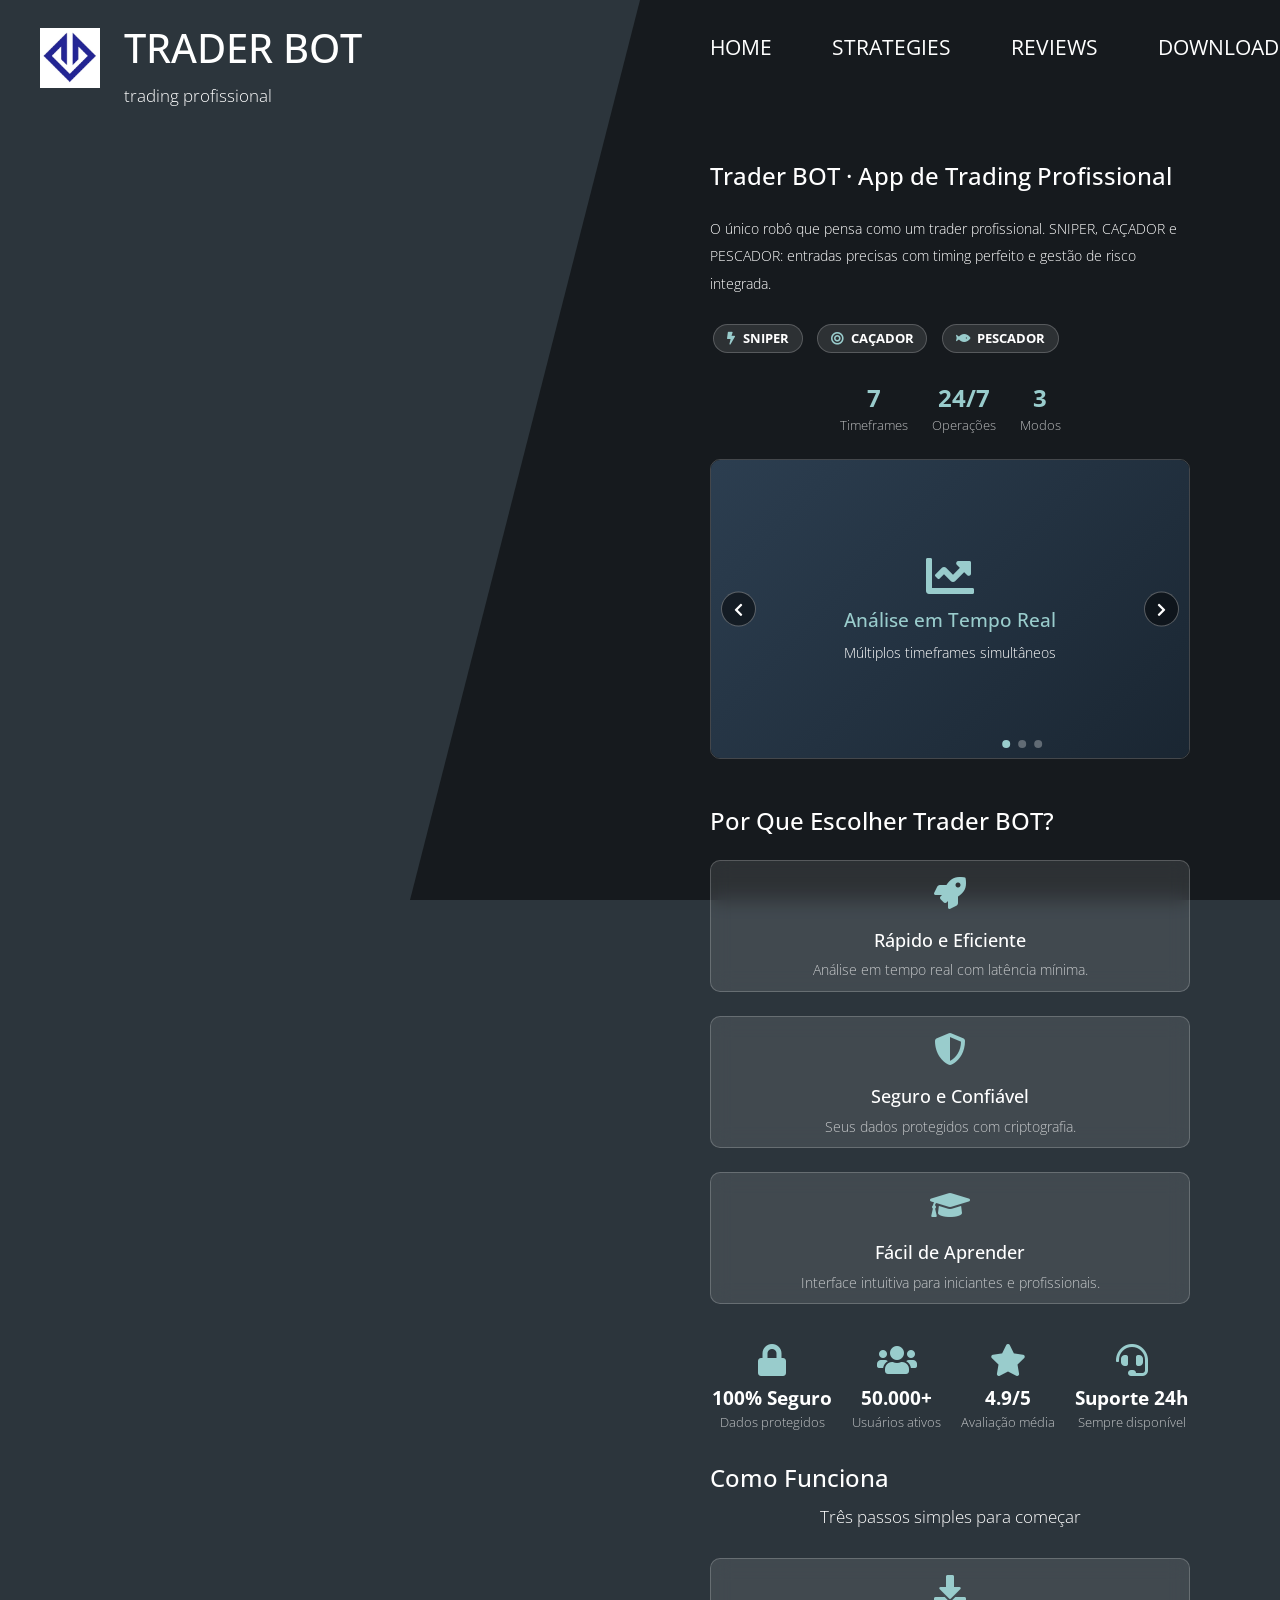
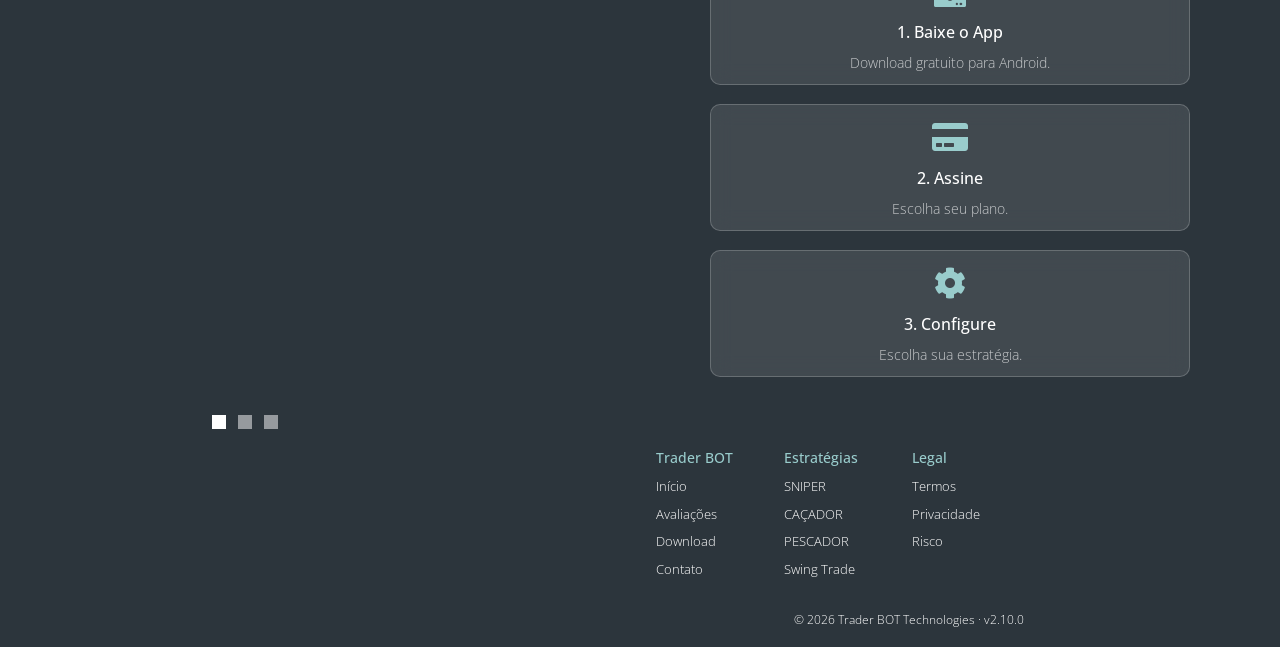
==== commit 78f3ebf9: "Update index.html" ====
--- a/index.html
+++ b/index.html
@@ -158,15 +158,16 @@
                     <button class="navbar-toggler toggler-example mr-0 ml-auto" type="button" data-toggle="collapse" data-target="#navbar-nav" aria-controls="navbar-nav" aria-expanded="false" aria-label="Toggle navigation">
                         <span><i class="fas fa-bars"></i></span>
                     </button>
-                    <div class="collapse navbar-collapse tm-nav" id="navbar-nav">
-                        <ul class="navbar-nav text-uppercase">
-                            <li class="nav-item active"><a class="nav-link tm-nav-link" href="index.html">Home</a></li>
-                            <li class="nav-item"><a class="nav-link tm-nav-link" href="strategies.html">Strategies</a></li>
-                            <li class="nav-item"><a class="nav-link tm-nav-link" href="reviews.html">Reviews</a></li>
-                            <li class="nav-item"><a class="nav-link tm-nav-link" href="download.html">Download</a></li>
-                            <li class="nav-item"><a class="nav-link tm-nav-link" href="contact.html">Contact</a></li>
-                            <li class="nav-item"><a class="nav-link tm-nav-link" href="faq.html">FAQ</a></li>
-                        </ul>
+                  <div class="collapse navbar-collapse tm-nav" id="navbar-nav">
+    <ul class="navbar-nav text-uppercase">
+        <li class="nav-item"><a class="nav-link tm-nav-link" href="/">Home</a></li>
+        <li class="nav-item"><a class="nav-link tm-nav-link" href="/strategies">Strategies</a></li>
+        <li class="nav-item"><a class="nav-link tm-nav-link" href="/reviews">Reviews</a></li>
+        <li class="nav-item"><a class="nav-link tm-nav-link" href="/download">Download</a></li>
+        <li class="nav-item active"><a class="nav-link tm-nav-link" href="/contact">Contact</a></li>
+        <li class="nav-item"><a class="nav-link tm-nav-link" href="/faq">FAQ</a></li>
+    </ul>
+</div>
                     </div>
                 </nav>
             </div>
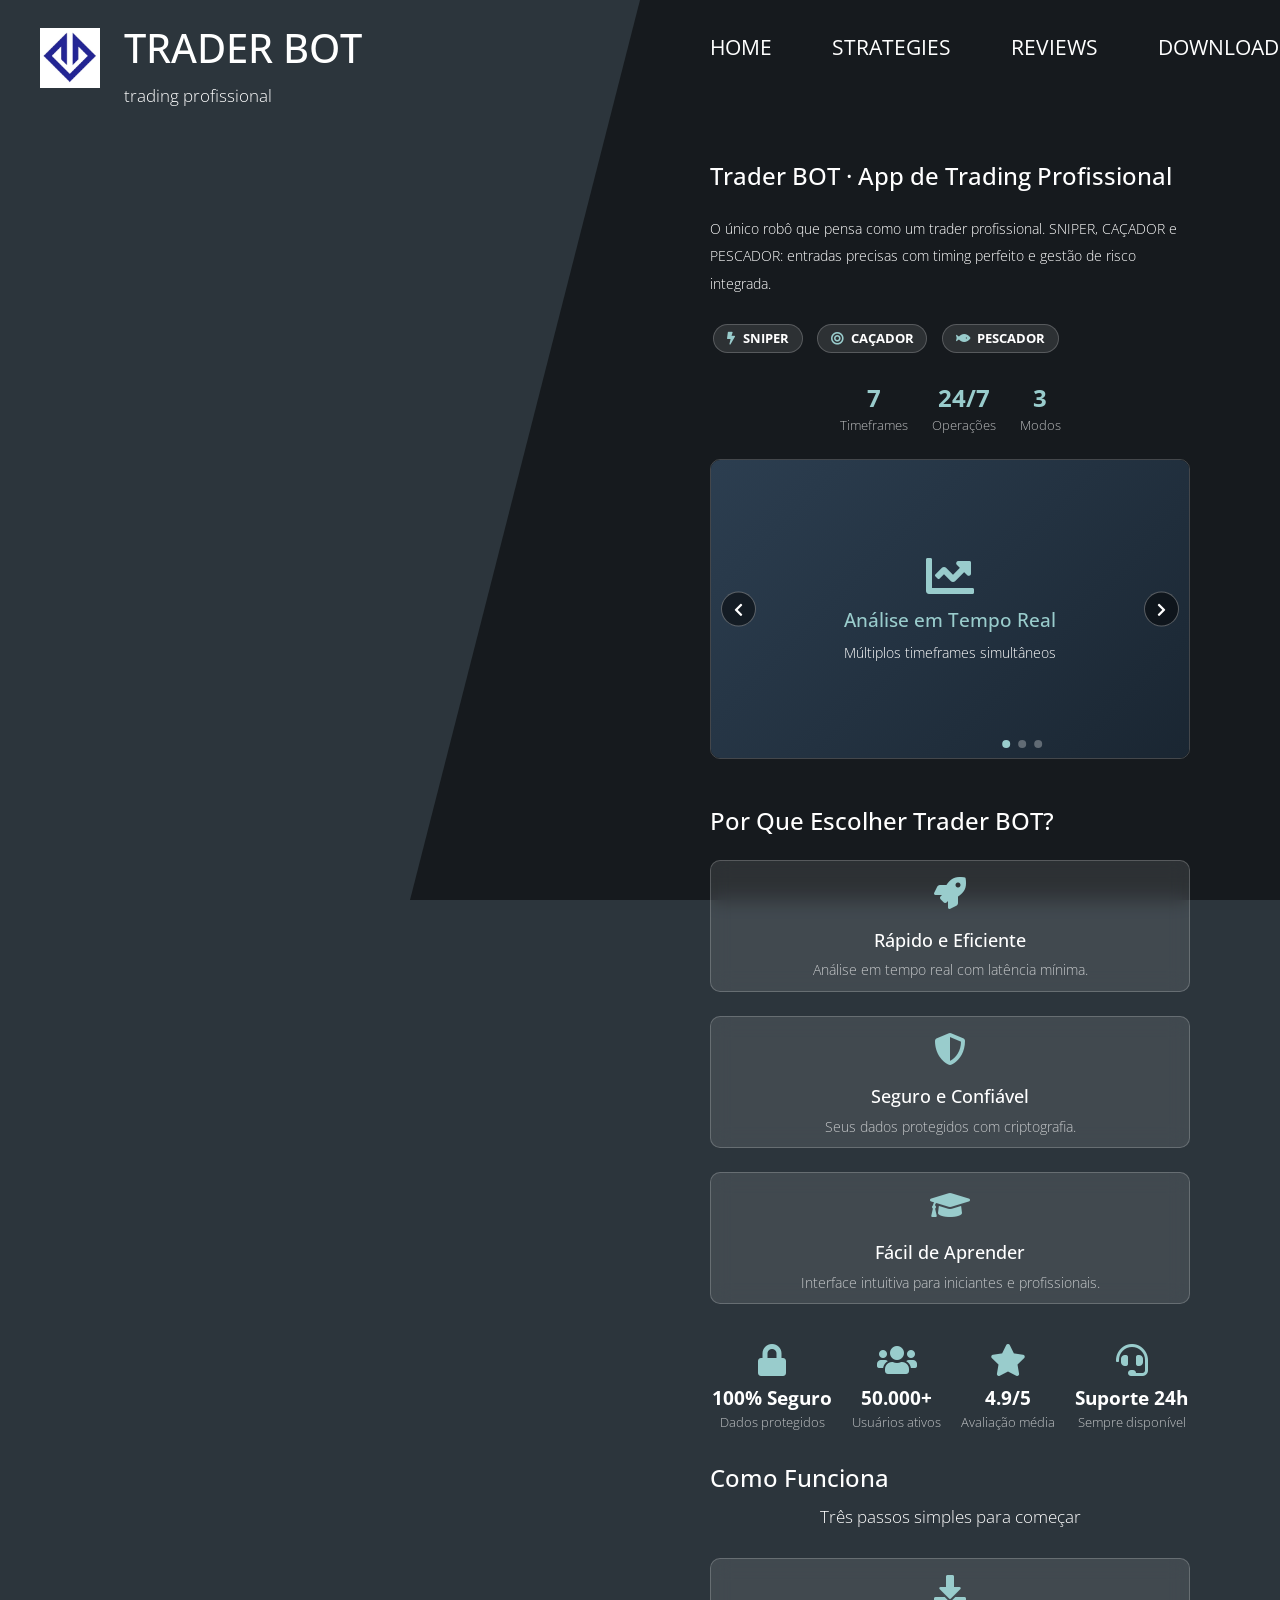
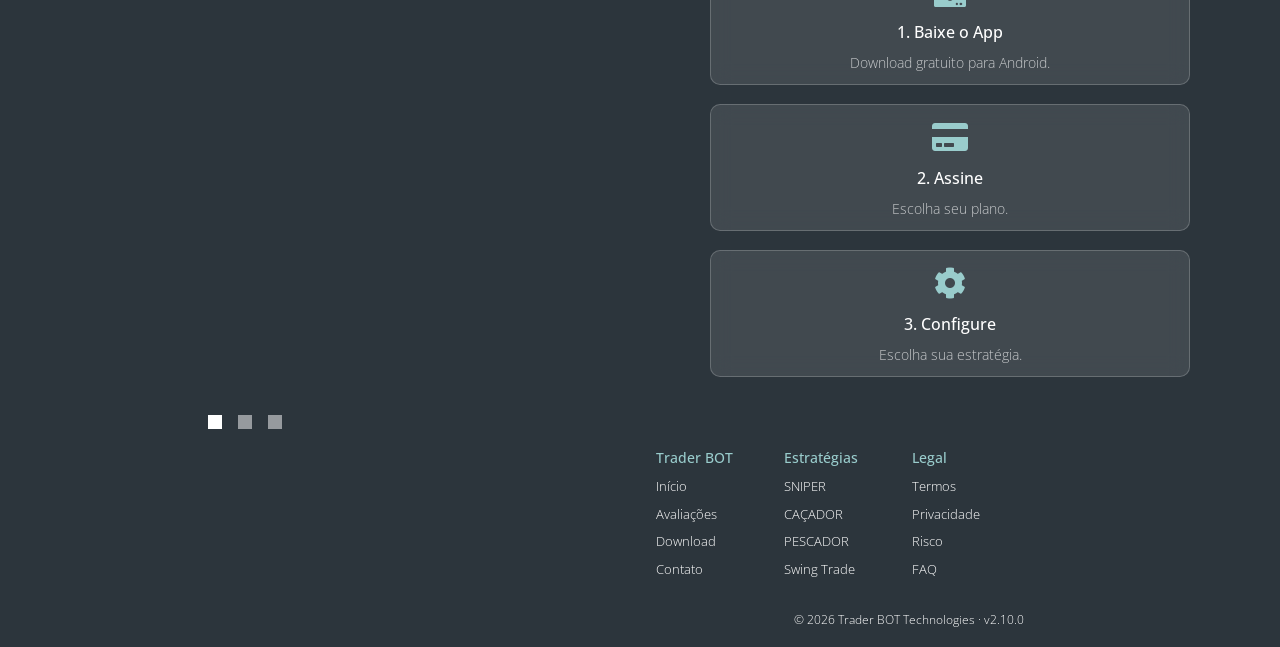
==== commit 28c0416f: "Update index.html" ====
--- a/index.html
+++ b/index.html
@@ -216,17 +216,49 @@
             </main>
         </div>
     </div>
-    <div class="tm-row">
-        <div class="tm-col-left text-center"><ul class="tm-bg-controls-wrapper"><li class="tm-bg-control active" data-id="0"></li><li class="tm-bg-control" data-id="1"></li><li class="tm-bg-control" data-id="2"></li></ul></div>
-        <div class="tm-col-right tm-col-footer">
-            <footer class="tm-site-footer text-right">
-                <div style="display: grid; grid-template-columns: repeat(3, 1fr); gap: 1rem; text-align: left; margin-bottom: 1.5rem;">
-                    <div><h4 style="color: #9CC; font-size: 0.9rem;">Trader BOT</h4><ul style="list-style: none; padding-left: 0;"><li style="margin-bottom: 0.3rem;"><a href="index.html" style="color: white; font-size: 0.8rem;">Início</a></li><li style="margin-bottom: 0.3rem;"><a href="reviews.html" style="color: white; font-size: 0.8rem;">Avaliações</a></li><li style="margin-bottom: 0.3rem;"><a href="download.html" style="color: white; font-size: 0.8rem;">Download</a></li><li style="margin-bottom: 0.3rem;"><a href="contact.html" style="color: white; font-size: 0.8rem;">Contato</a></li></ul></div>
-                    <div><h4 style="color: #9CC; font-size: 0.9rem;">Estratégias</h4><ul style="list-style: none; padding-left: 0;"><li style="margin-bottom: 0.3rem;"><a onclick="openStrategyModal('sniper')" style="color: white; cursor: pointer; font-size: 0.8rem;">SNIPER</a></li><li style="margin-bottom: 0.3rem;"><a onclick="openStrategyModal('cacador')" style="color: white; cursor: pointer; font-size: 0.8rem;">CAÇADOR</a></li><li style="margin-bottom: 0.3rem;"><a onclick="openStrategyModal('pescador')" style="color: white; cursor: pointer; font-size: 0.8rem;">PESCADOR</a></li><li style="margin-bottom: 0.3rem;"><a onclick="openStrategyModal('swing')" style="color: white; cursor: pointer; font-size: 0.8rem;">Swing Trade</a></li></ul></div>
-                    <div><h4 style="color: #9CC; font-size: 0.9rem;">Legal</h4><ul style="list-style: none; padding-left: 0;"><li style="margin-bottom: 0.3rem;"><a onclick="openLegalModal('termos')" style="color: white; cursor: pointer; font-size: 0.8rem;">Termos</a></li><li style="margin-bottom: 0.3rem;"><a onclick="openLegalModal('privacidade')" style="color: white; cursor: pointer; font-size: 0.8rem;">Privacidade</a></li><li style="margin-bottom: 0.3rem;"><a onclick="openLegalModal('risco')" style="color: white; cursor: pointer; font-size: 0.8rem;">Risco</a></li></ul></div>
+   <div class="tm-row">
+    <div class="tm-col-left text-center">
+        <ul class="tm-bg-controls-wrapper">
+            <li class="tm-bg-control active" data-id="0"></li>
+            <li class="tm-bg-control" data-id="1"></li>
+            <li class="tm-bg-control" data-id="2"></li>
+        </ul>
+    </div>
+    <div class="tm-col-right tm-col-footer">
+        <footer class="tm-site-footer text-right">
+            <div style="display: grid; grid-template-columns: repeat(3, 1fr); gap: 1rem; text-align: left; margin-bottom: 1.5rem;">
+                <div>
+                    <h4 style="color: #9CC; font-size: 0.9rem;">Trader BOT</h4>
+                    <ul style="list-style: none; padding-left: 0;">
+                        <li style="margin-bottom: 0.3rem;"><a href="/" style="color: white; font-size: 0.8rem;">Início</a></li>
+                        <li style="margin-bottom: 0.3rem;"><a href="/reviews" style="color: white; font-size: 0.8rem;">Avaliações</a></li>
+                        <li style="margin-bottom: 0.3rem;"><a href="/download" style="color: white; font-size: 0.8rem;">Download</a></li>
+                        <li style="margin-bottom: 0.3rem;"><a href="/contact" style="color: white; font-size: 0.8rem;">Contato</a></li>
+                    </ul>
                 </div>
-                <p class="mb-0" style="font-size: 0.75rem;">© 2026 Trader BOT Technologies · v2.10.0</p>
-            </footer>
+                <div>
+                    <h4 style="color: #9CC; font-size: 0.9rem;">Estratégias</h4>
+                    <ul style="list-style: none; padding-left: 0;">
+                        <li style="margin-bottom: 0.3rem;"><a onclick="openStrategyModal('sniper')" style="color: white; cursor: pointer; font-size: 0.8rem;">SNIPER</a></li>
+                        <li style="margin-bottom: 0.3rem;"><a onclick="openStrategyModal('cacador')" style="color: white; cursor: pointer; font-size: 0.8rem;">CAÇADOR</a></li>
+                        <li style="margin-bottom: 0.3rem;"><a onclick="openStrategyModal('pescador')" style="color: white; cursor: pointer; font-size: 0.8rem;">PESCADOR</a></li>
+                        <li style="margin-bottom: 0.3rem;"><a onclick="openStrategyModal('swing')" style="color: white; cursor: pointer; font-size: 0.8rem;">Swing Trade</a></li>
+                    </ul>
+                </div>
+                <div>
+                    <h4 style="color: #9CC; font-size: 0.9rem;">Legal</h4>
+                    <ul style="list-style: none; padding-left: 0;">
+                        <li style="margin-bottom: 0.3rem;"><a onclick="openLegalModal('termos')" style="color: white; cursor: pointer; font-size: 0.8rem;">Termos</a></li>
+                        <li style="margin-bottom: 0.3rem;"><a onclick="openLegalModal('privacidade')" style="color: white; cursor: pointer; font-size: 0.8rem;">Privacidade</a></li>
+                        <li style="margin-bottom: 0.3rem;"><a onclick="openLegalModal('risco')" style="color: white; cursor: pointer; font-size: 0.8rem;">Risco</a></li>
+                        <li style="margin-bottom: 0.3rem;"><a href="/faq" style="color: white; font-size: 0.8rem;">FAQ</a></li>
+                    </ul>
+                </div>
+            </div>
+            <p class="mb-0" style="font-size: 0.75rem;">© 2026 Trader BOT Technologies · v2.10.0</p>
+        </footer>
+    </div>
+</div>
         </div>
     </div>
     <div class="tm-bg"><div class="tm-bg-left"></div><div class="tm-bg-right"></div></div>
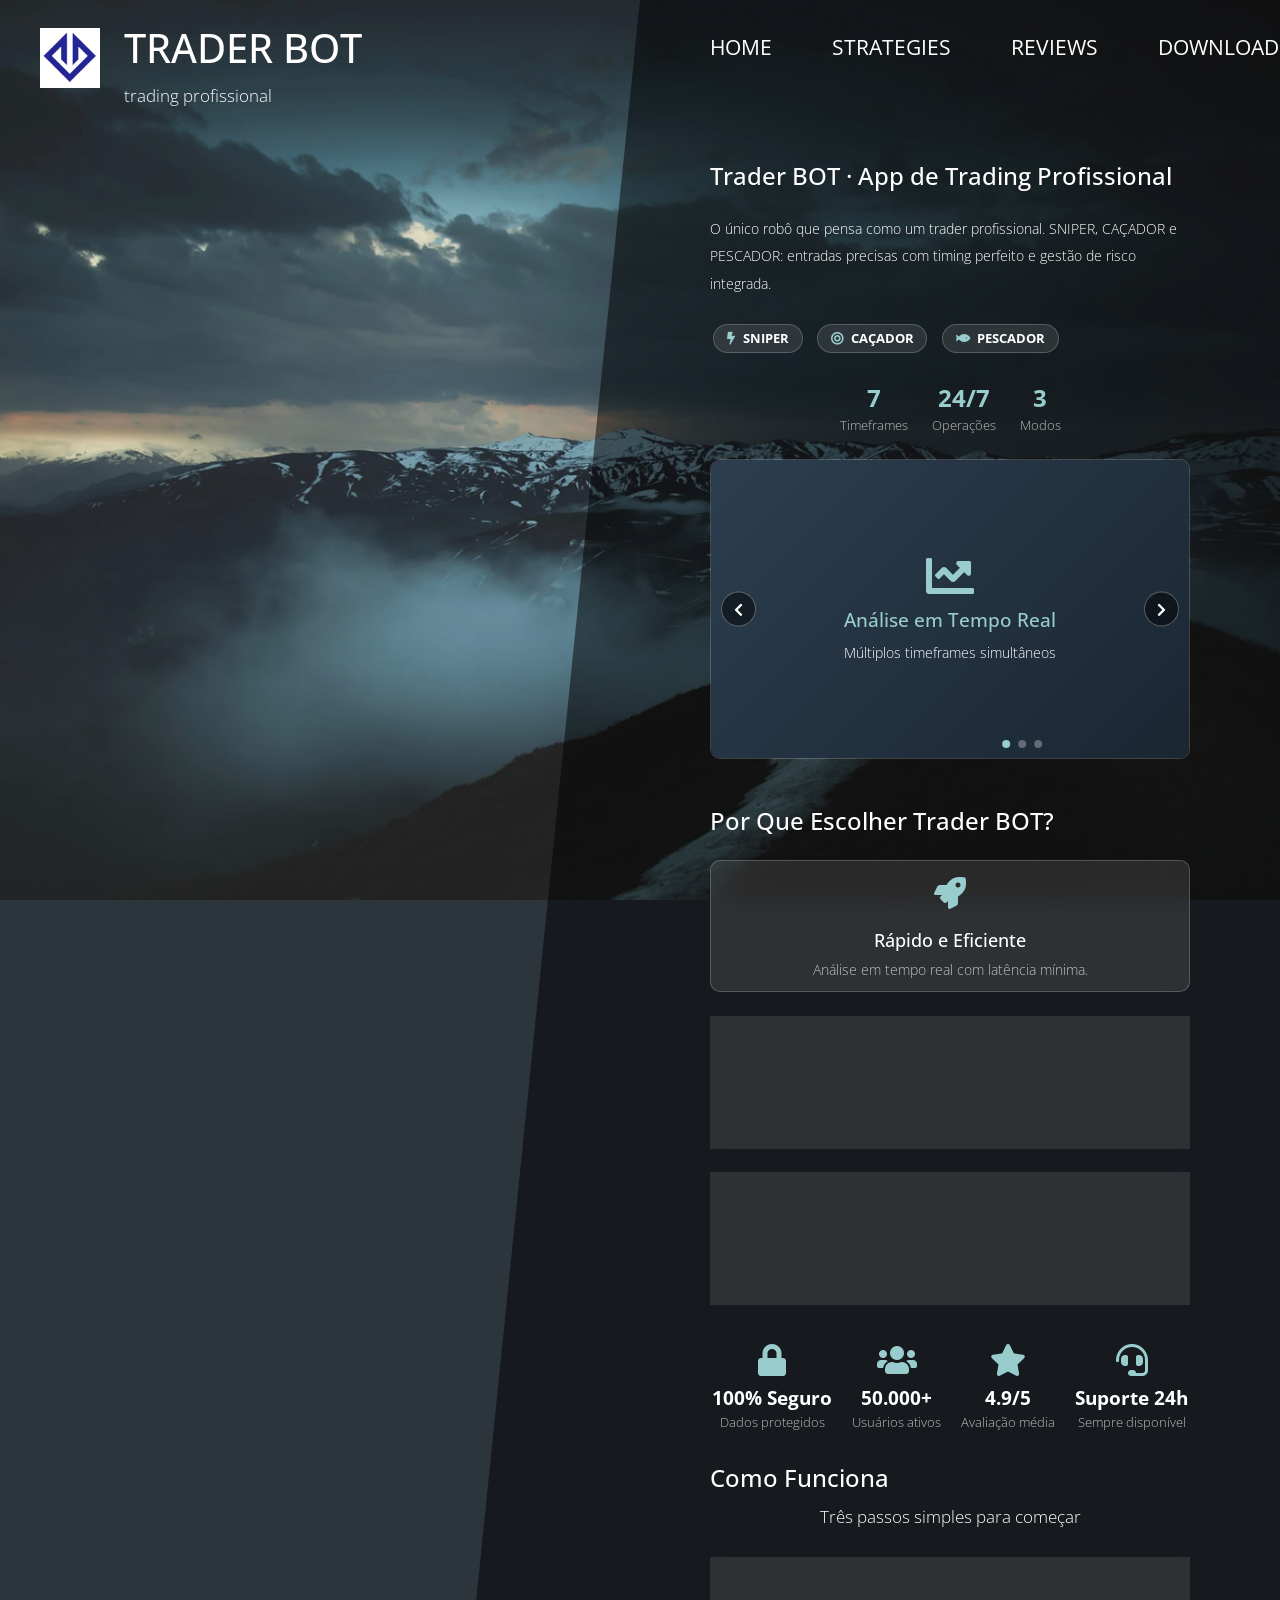
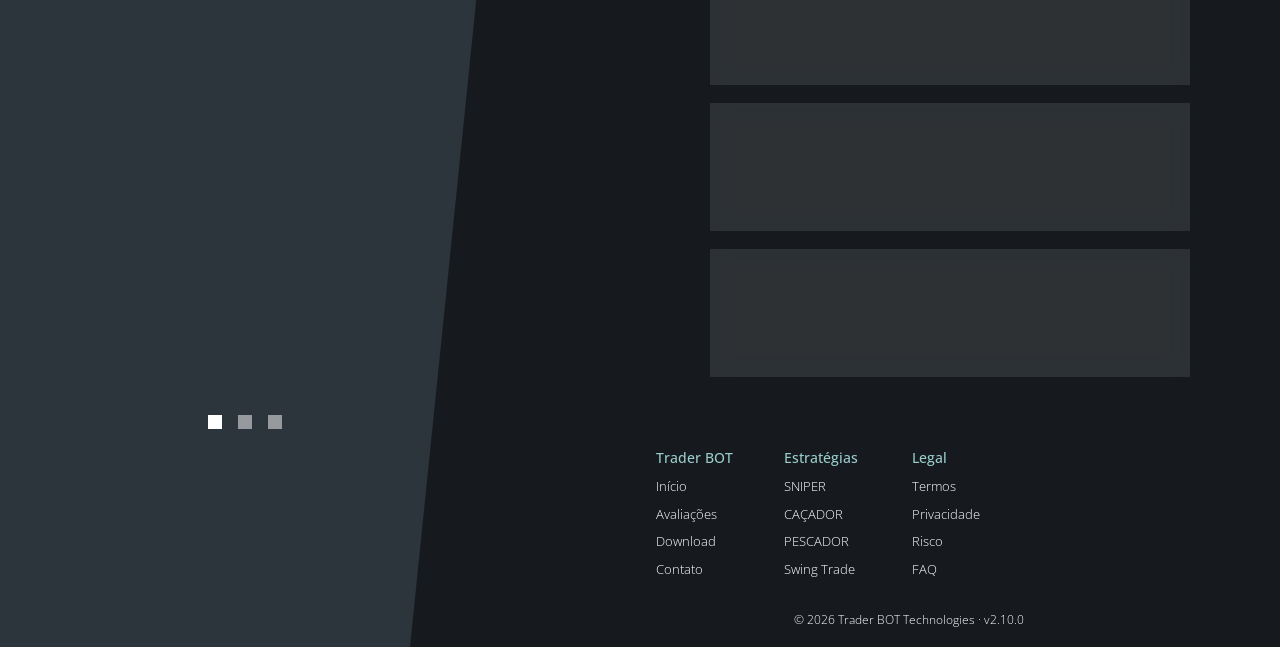
==== commit c3454ab1: "Update index.html" ====
--- a/index.html
+++ b/index.html
@@ -10,6 +10,7 @@
 		  <link rel="icon" type="imgage/png" href="img/Slide1 LOGO.png">
     <link href="fontawesome/css/all.min.css" rel="stylesheet">
     <link href="css/templatemo-diagoona.css" rel="stylesheet">
+	<link href="css/responsive.css" rel="stylesheet">
     <style>
         /* ===== ESTILOS ADICIONAIS (mantidos) ===== */
         :root { --accent-color: #9CC; --text-primary: rgba(255,255,255,0.9); --text-secondary: rgba(255,255,255,0.7); --bg-modal: #1e2a3a; }
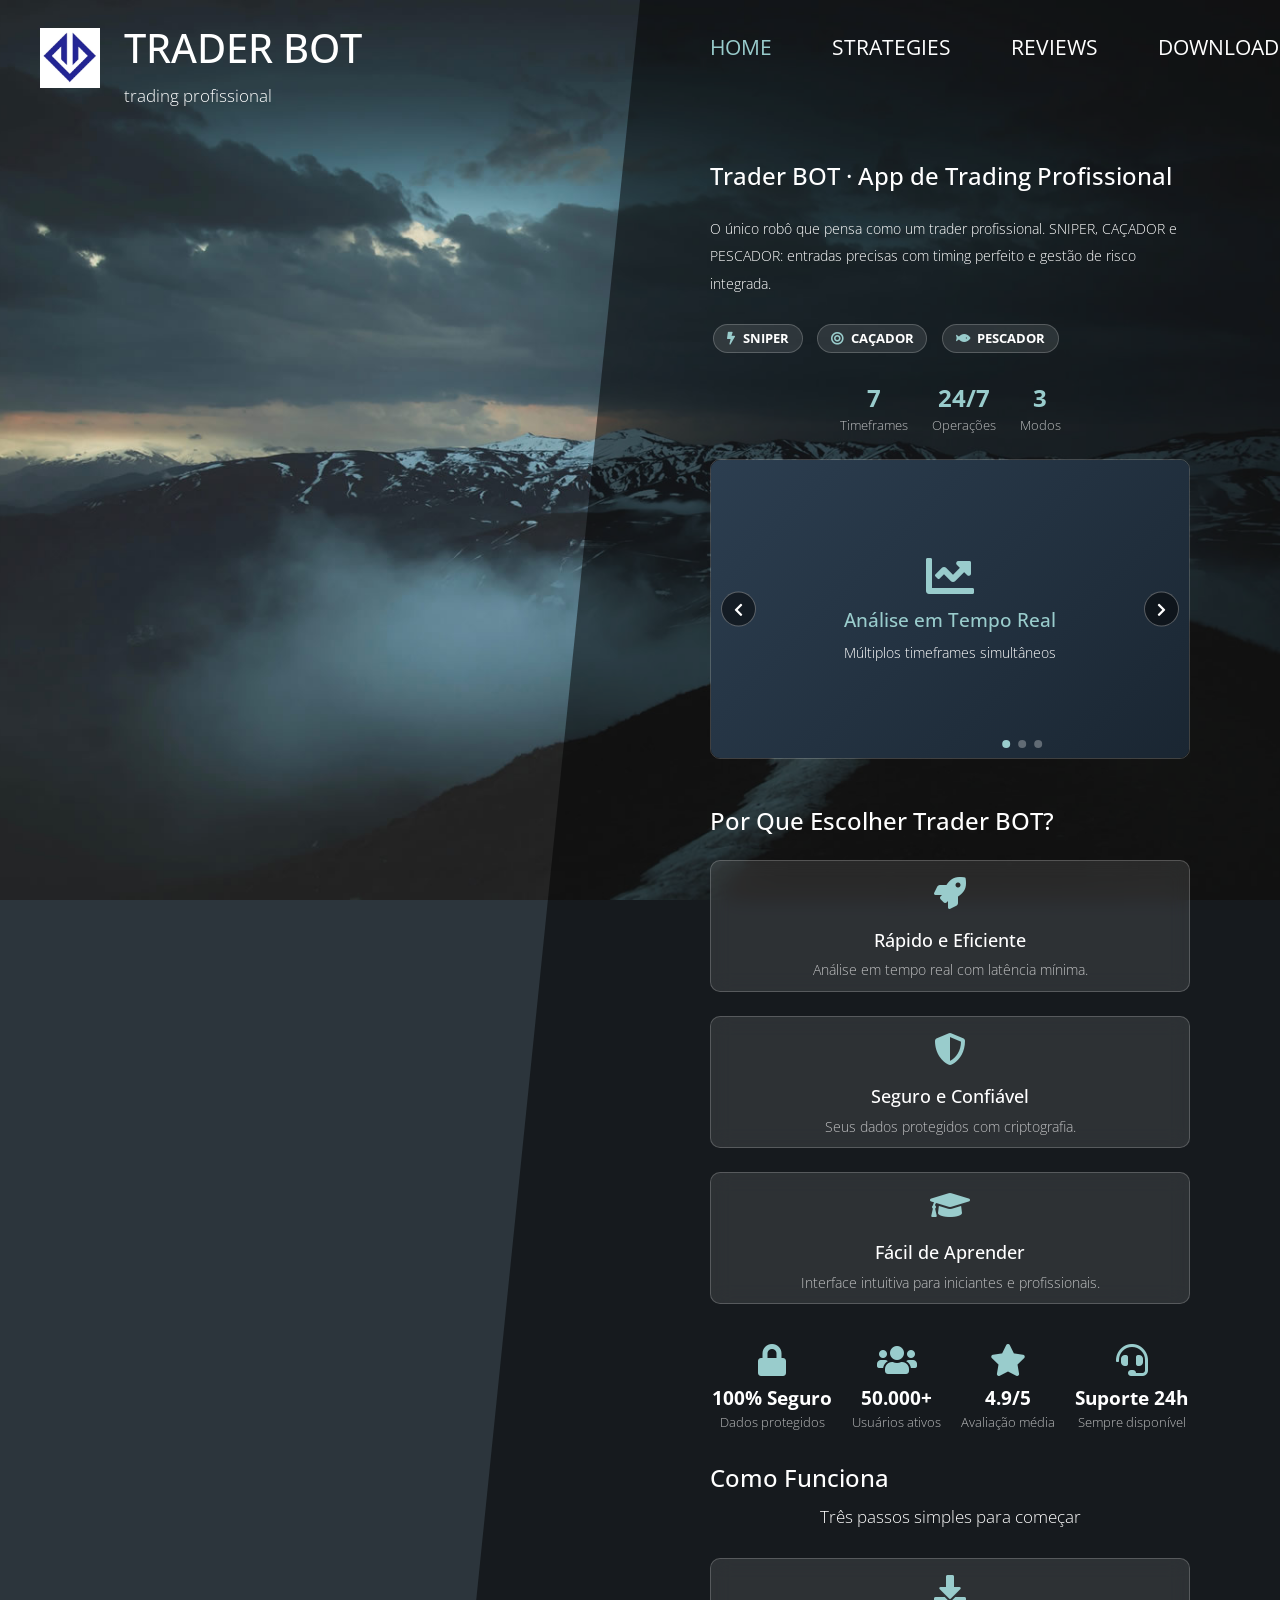
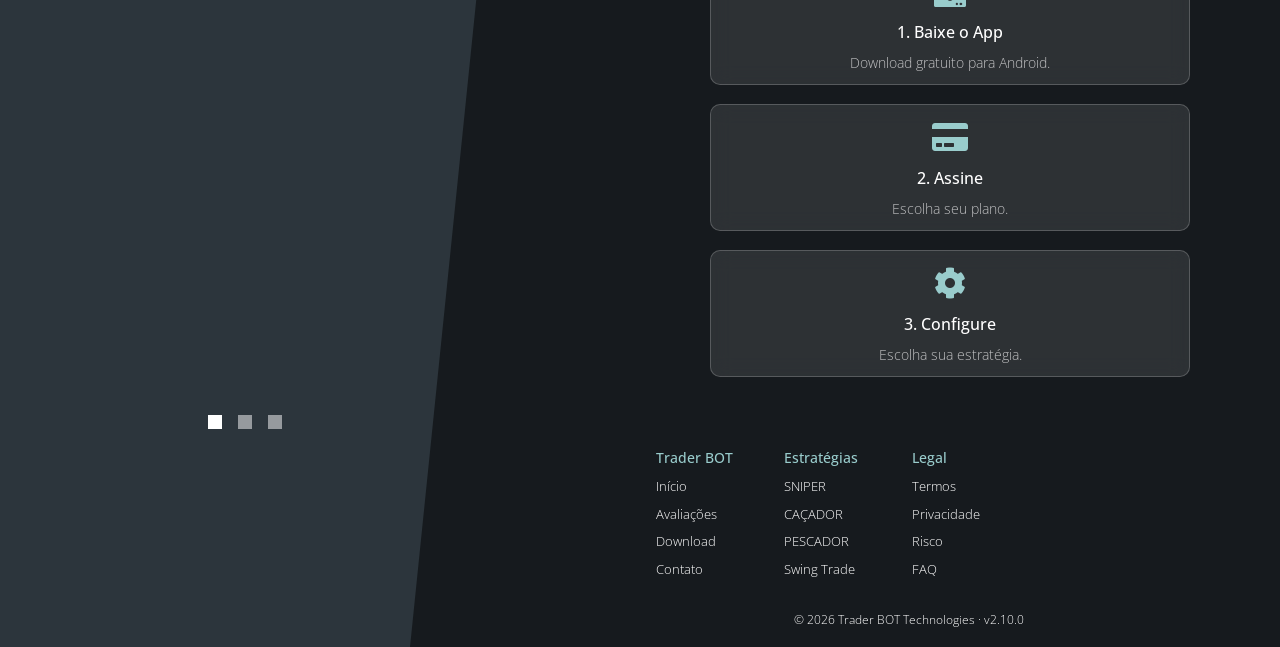
==== commit e631de19: "Update index.html" ====
--- a/index.html
+++ b/index.html
@@ -7,7 +7,7 @@
     <title>Trader BOT · Home</title>
     <link href="https://fonts.googleapis.com/css?family=Open+Sans:300,400,600,700" rel="stylesheet">
     <link href="css/bootstrap.min.css" rel="stylesheet">
-		  <link rel="icon" type="imgage/png" href="img/Slide1 LOGO.png">
+	      <link rel="icon" type="image/png" href="img/Slide1 LOGO.png">
     <link href="fontawesome/css/all.min.css" rel="stylesheet">
     <link href="css/templatemo-diagoona.css" rel="stylesheet">
 	<link href="css/responsive.css" rel="stylesheet">
@@ -161,11 +161,11 @@
                     </button>
                   <div class="collapse navbar-collapse tm-nav" id="navbar-nav">
     <ul class="navbar-nav text-uppercase">
-        <li class="nav-item"><a class="nav-link tm-nav-link" href="/">Home</a></li>
+        <li class="nav-item active"><a class="nav-link tm-nav-link" href="/">Home</a></li>
         <li class="nav-item"><a class="nav-link tm-nav-link" href="/strategies">Strategies</a></li>
         <li class="nav-item"><a class="nav-link tm-nav-link" href="/reviews">Reviews</a></li>
         <li class="nav-item"><a class="nav-link tm-nav-link" href="/download">Download</a></li>
-        <li class="nav-item active"><a class="nav-link tm-nav-link" href="/contact">Contact</a></li>
+        <li class="nav-item"><a class="nav-link tm-nav-link" href="/contact">Contact</a></li>
         <li class="nav-item"><a class="nav-link tm-nav-link" href="/faq">FAQ</a></li>
     </ul>
 </div>
--- a/css/responsive.css
+++ b/css/responsive.css
@@ -0,0 +1,33 @@
+/* ===== RESPONSIVIDADE REFORÇADA PARA CELULARES ===== */
+@media (max-width: 768px) {
+    body { font-size: 15px; }
+    .tm-content-title { font-size: 1.3rem; }
+    .card-title, .feature-card h3, .step-card h3 { font-size: 1rem; }
+    .card-list li, .feature-card p, .step-card p, .rule-card span:last-child { font-size: 0.85rem; }
+    .btn-download, .btn { font-size: 0.9rem; padding: 0.6rem 1rem; }
+    .btn-download i, .btn i { font-size: 0.9rem; }
+    .download-option-icon i { font-size: 1.5rem; }
+    .download-option-info strong { font-size: 0.9rem; }
+    .download-option-info span { font-size: 0.7rem; }
+    .hero-stats .stat-value { font-size: 1.2rem; }
+    .hero-stats .stat-label { font-size: 0.7rem; }
+    .badge { font-size: 0.7rem; padding: 0.2rem 0.6rem; }
+    .filter-chip, .tab-btn { font-size: 0.8rem; padding: 0.3rem 1rem; }
+    .modal-header h2 { font-size: 1rem; }
+    .modal-content h3 { font-size: 0.95rem; }
+    .modal-content p, .modal-content li, .modal-stat-value { font-size: 0.8rem; }
+    .faq-question { font-size: 0.85rem; padding: 0.8rem; }
+    .faq-answer-content { font-size: 0.8rem; }
+}
+
+@media (max-width: 400px) {
+    body { font-size: 14px; }
+    .tm-sitename { font-size: 1.5rem; }
+    .tm-slogon { font-size: 0.7rem; }
+    .btn-download { font-size: 0.85rem; padding: 0.5rem 0.8rem; }
+    .download-option { padding: 0.8rem; }
+    .download-option-icon { width: 35px; height: 35px; }
+    .download-option-icon i { font-size: 1.2rem; }
+    .stat-value { font-size: 1rem; }
+    .card { padding: 0.8rem; }
+}
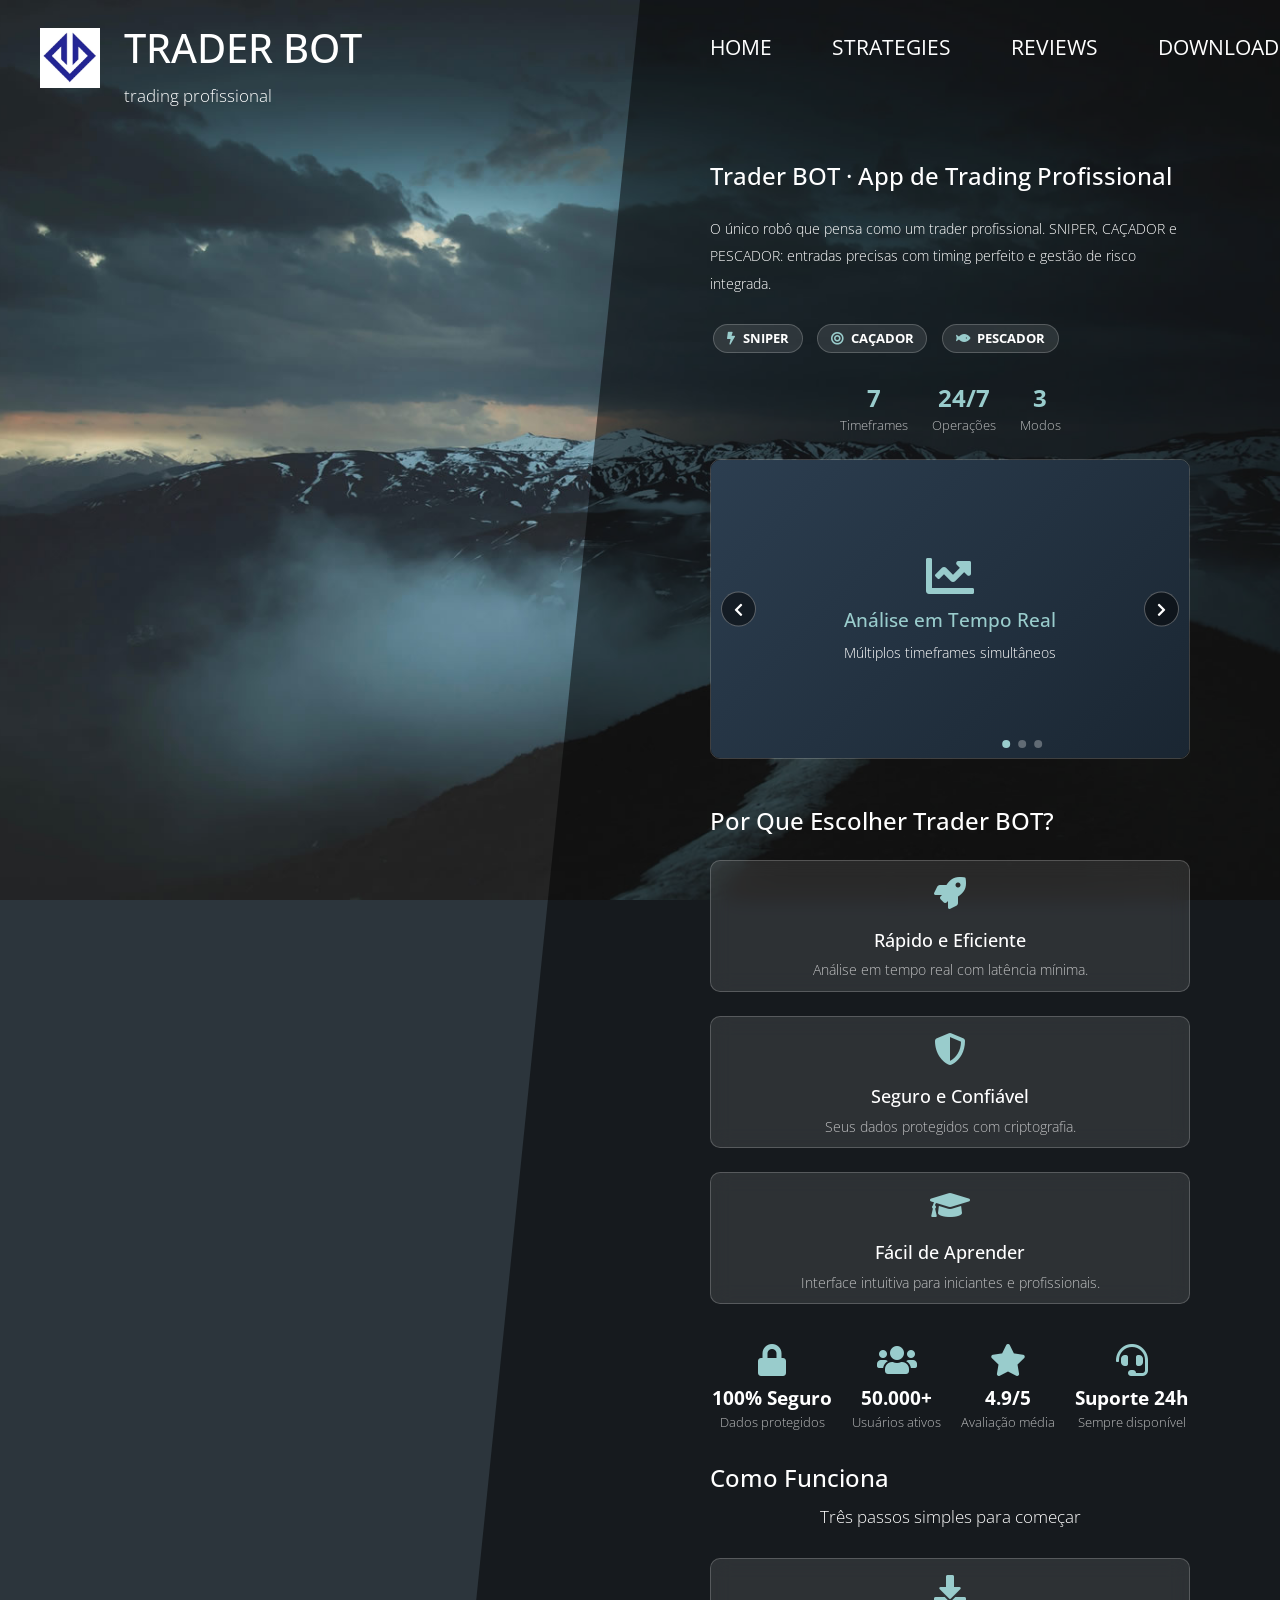
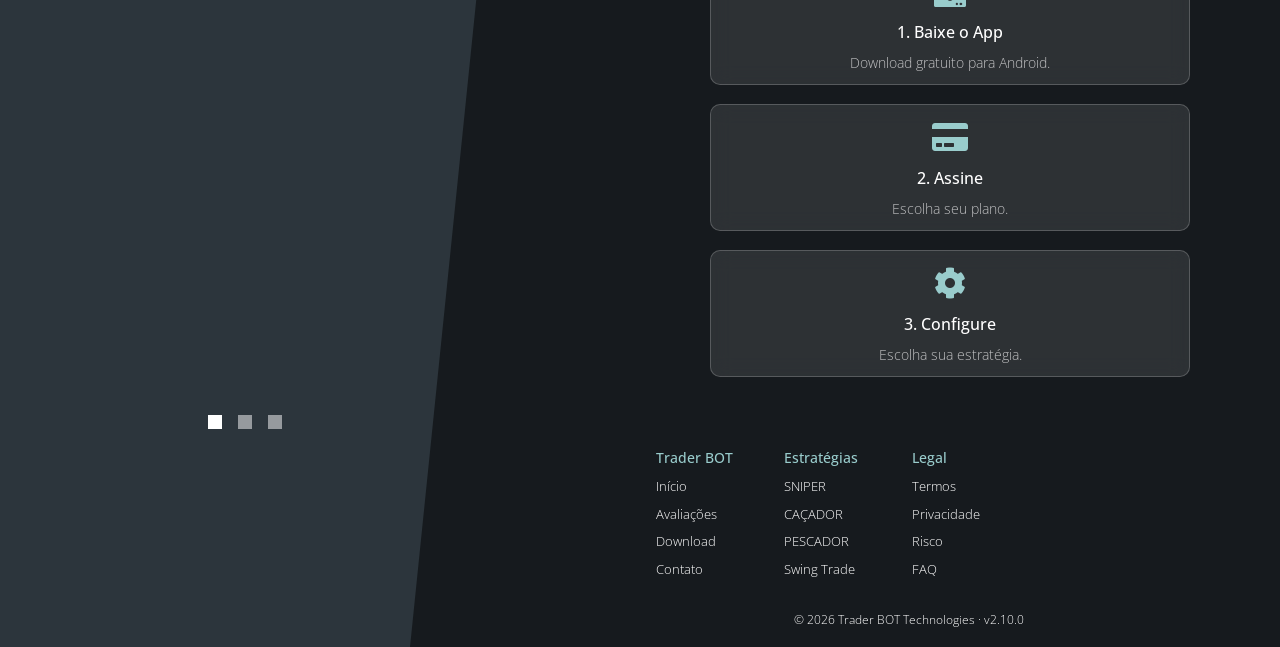
==== commit cdacc36b: "Add files via upload" ====
--- a/index.html
+++ b/index.html
@@ -7,7 +7,7 @@
     <title>Trader BOT · Home</title>
     <link href="https://fonts.googleapis.com/css?family=Open+Sans:300,400,600,700" rel="stylesheet">
     <link href="css/bootstrap.min.css" rel="stylesheet">
-	      <link rel="icon" type="image/png" href="img/Slide1 LOGO.png">
+		  <link rel="icon" type="imgage/png" href="img/Slide1 LOGO.png">
     <link href="fontawesome/css/all.min.css" rel="stylesheet">
     <link href="css/templatemo-diagoona.css" rel="stylesheet">
 	<link href="css/responsive.css" rel="stylesheet">
@@ -161,11 +161,11 @@
                     </button>
                   <div class="collapse navbar-collapse tm-nav" id="navbar-nav">
     <ul class="navbar-nav text-uppercase">
-        <li class="nav-item active"><a class="nav-link tm-nav-link" href="/">Home</a></li>
+        <li class="nav-item"><a class="nav-link tm-nav-link" href="/">Home</a></li>
         <li class="nav-item"><a class="nav-link tm-nav-link" href="/strategies">Strategies</a></li>
         <li class="nav-item"><a class="nav-link tm-nav-link" href="/reviews">Reviews</a></li>
         <li class="nav-item"><a class="nav-link tm-nav-link" href="/download">Download</a></li>
-        <li class="nav-item"><a class="nav-link tm-nav-link" href="/contact">Contact</a></li>
+        <li class="nav-item active"><a class="nav-link tm-nav-link" href="/contact">Contact</a></li>
         <li class="nav-item"><a class="nav-link tm-nav-link" href="/faq">FAQ</a></li>
     </ul>
 </div>
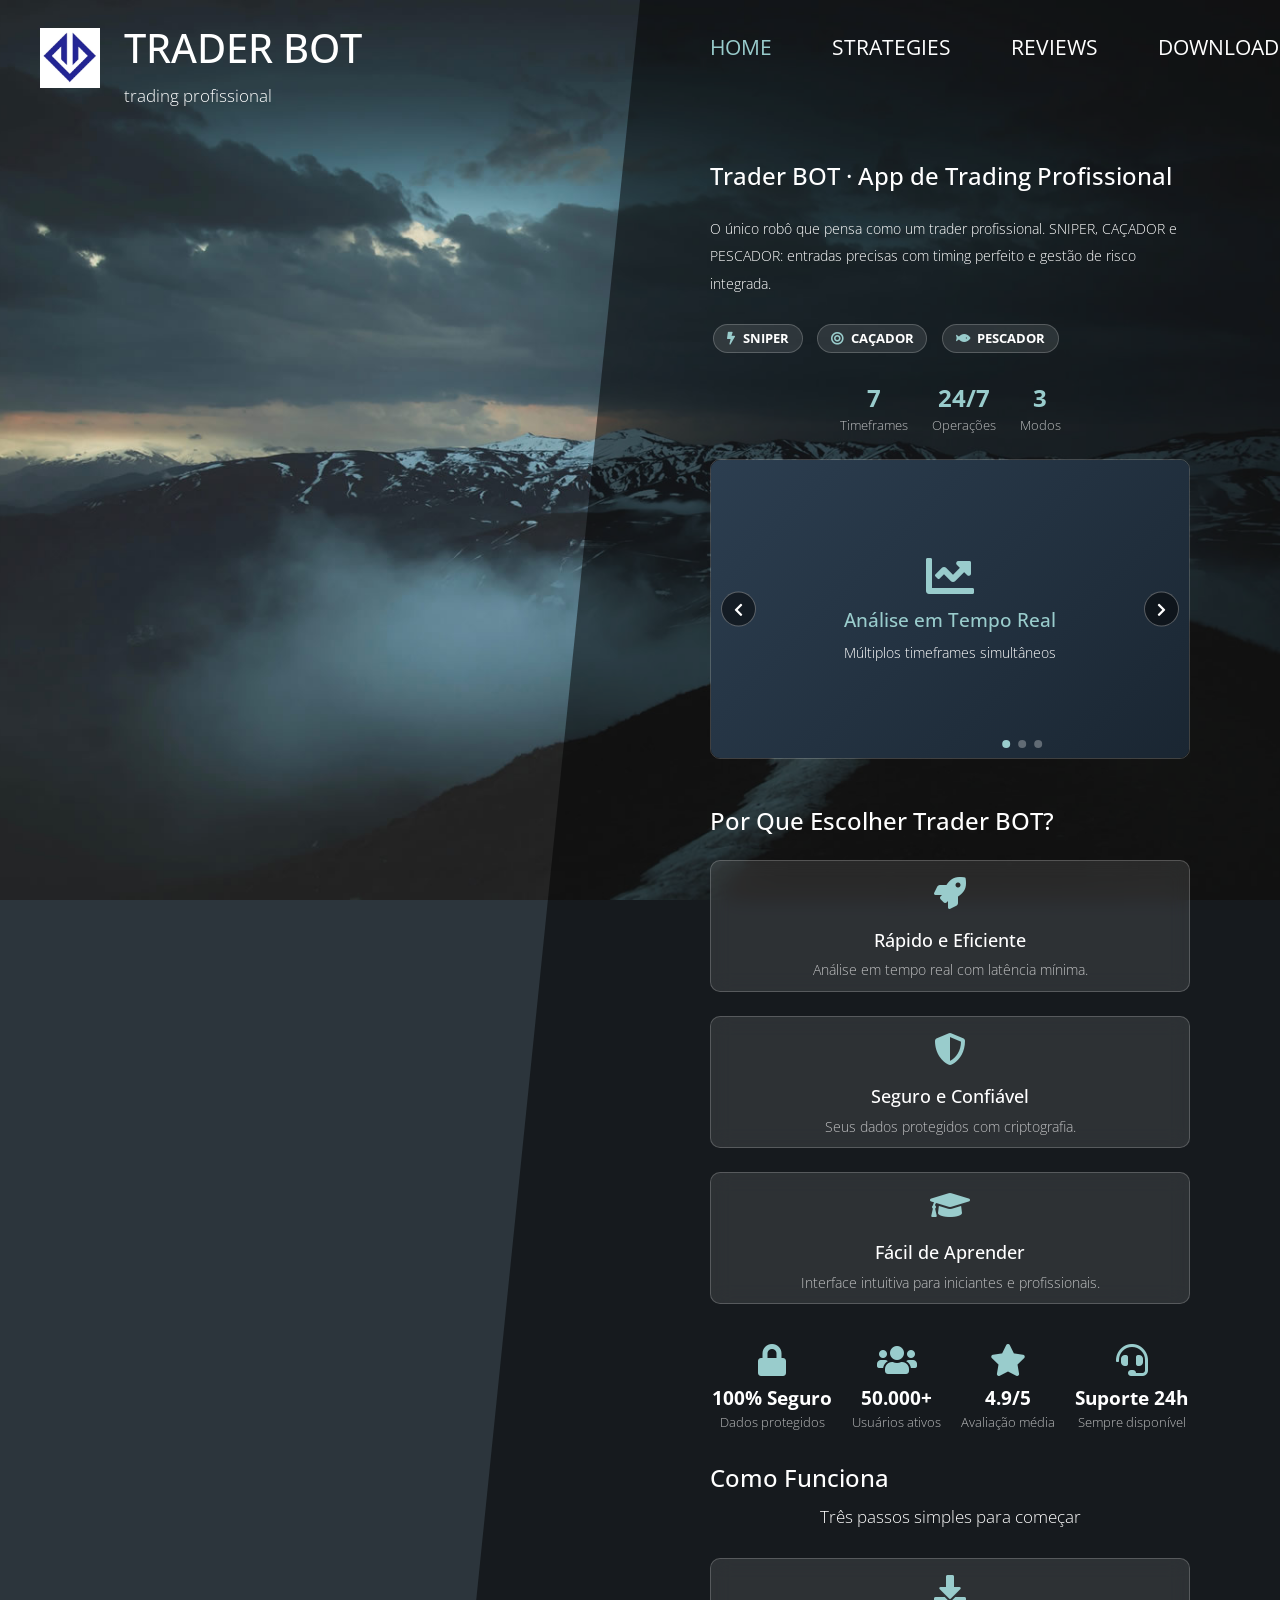
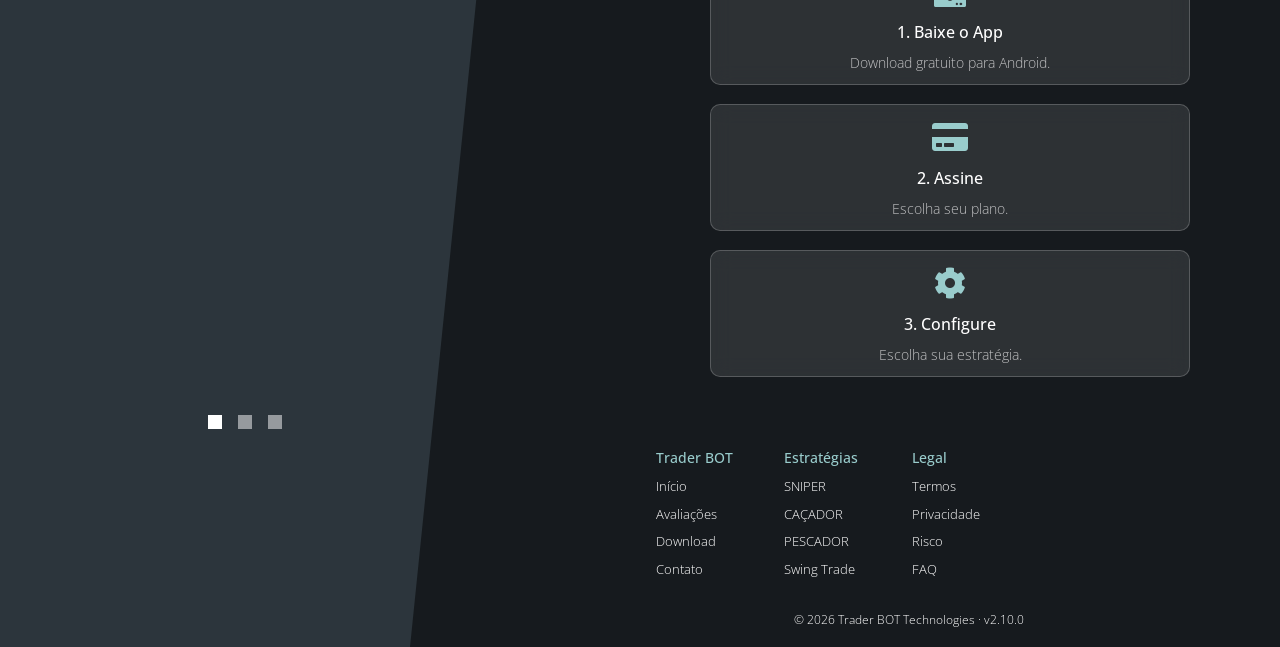
==== commit cb7ca55a: "Update index.html" ====
--- a/index.html
+++ b/index.html
@@ -7,7 +7,7 @@
     <title>Trader BOT · Home</title>
     <link href="https://fonts.googleapis.com/css?family=Open+Sans:300,400,600,700" rel="stylesheet">
     <link href="css/bootstrap.min.css" rel="stylesheet">
-		  <link rel="icon" type="imgage/png" href="img/Slide1 LOGO.png">
+		  <link rel="icon" type="image/png" href="img/Slide1 LOGO.png">
     <link href="fontawesome/css/all.min.css" rel="stylesheet">
     <link href="css/templatemo-diagoona.css" rel="stylesheet">
 	<link href="css/responsive.css" rel="stylesheet">
@@ -159,13 +159,13 @@
                     <button class="navbar-toggler toggler-example mr-0 ml-auto" type="button" data-toggle="collapse" data-target="#navbar-nav" aria-controls="navbar-nav" aria-expanded="false" aria-label="Toggle navigation">
                         <span><i class="fas fa-bars"></i></span>
                     </button>
-                  <div class="collapse navbar-collapse tm-nav" id="navbar-nav">
+                 <div class="collapse navbar-collapse tm-nav" id="navbar-nav">
     <ul class="navbar-nav text-uppercase">
-        <li class="nav-item"><a class="nav-link tm-nav-link" href="/">Home</a></li>
+        <li class="nav-item active"><a class="nav-link tm-nav-link" href="/">Home</a></li>
         <li class="nav-item"><a class="nav-link tm-nav-link" href="/strategies">Strategies</a></li>
         <li class="nav-item"><a class="nav-link tm-nav-link" href="/reviews">Reviews</a></li>
         <li class="nav-item"><a class="nav-link tm-nav-link" href="/download">Download</a></li>
-        <li class="nav-item active"><a class="nav-link tm-nav-link" href="/contact">Contact</a></li>
+        <li class="nav-item"><a class="nav-link tm-nav-link" href="/contact">Contact</a></li>
         <li class="nav-item"><a class="nav-link tm-nav-link" href="/faq">FAQ</a></li>
     </ul>
 </div>
--- a/css/templatemo-diagoona.css
+++ b/css/templatemo-diagoona.css
@@ -240,7 +240,7 @@
     .nav-item { margin-right: 30px; }
 
     .tm-page-right {
-        padding-left: 30px;
+        padding-left: 35px;
         padding-right: 30px;
     }
 }
@@ -374,7 +374,7 @@
 @media (max-width: 576px) {
     .tm-col-left,
     .tm-col-right {
-        padding-left: 20px !important;
+        padding-left: 40px !important;
         padding-right: 20px !important;
     }
     
